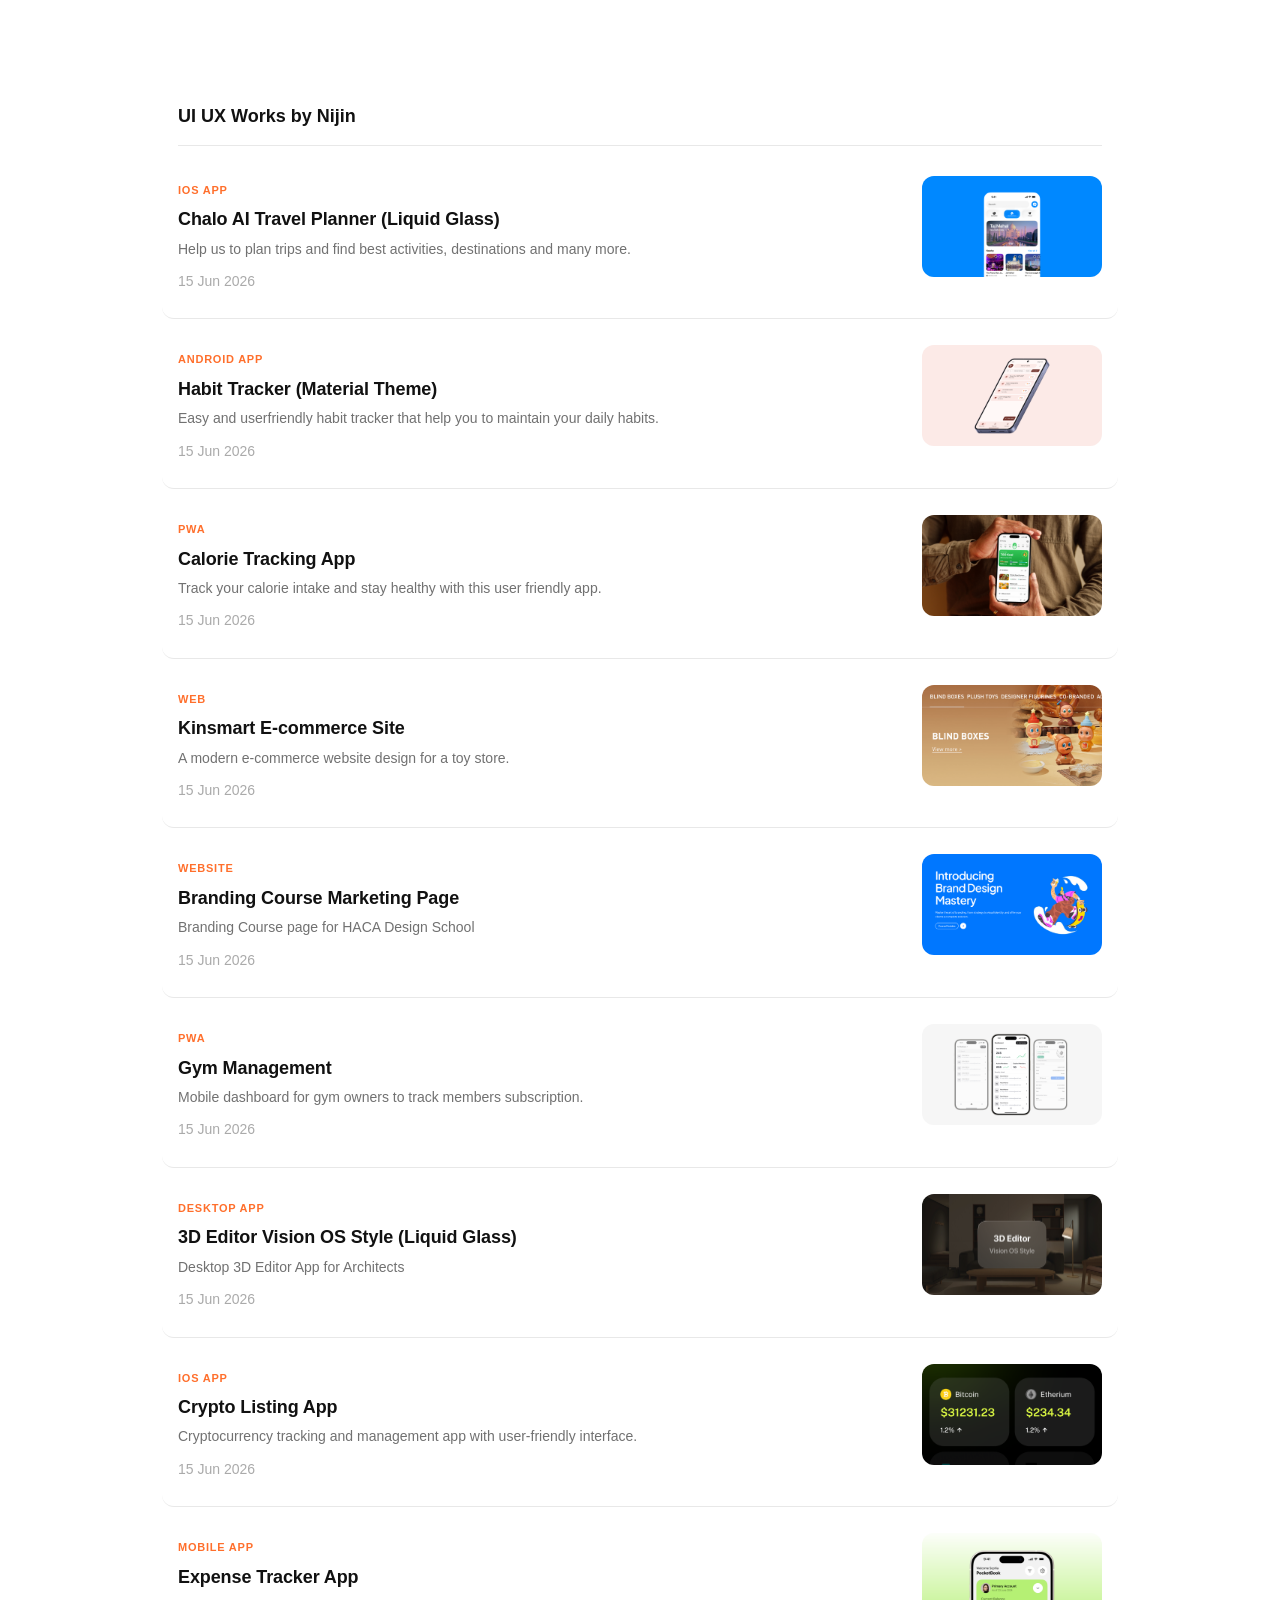
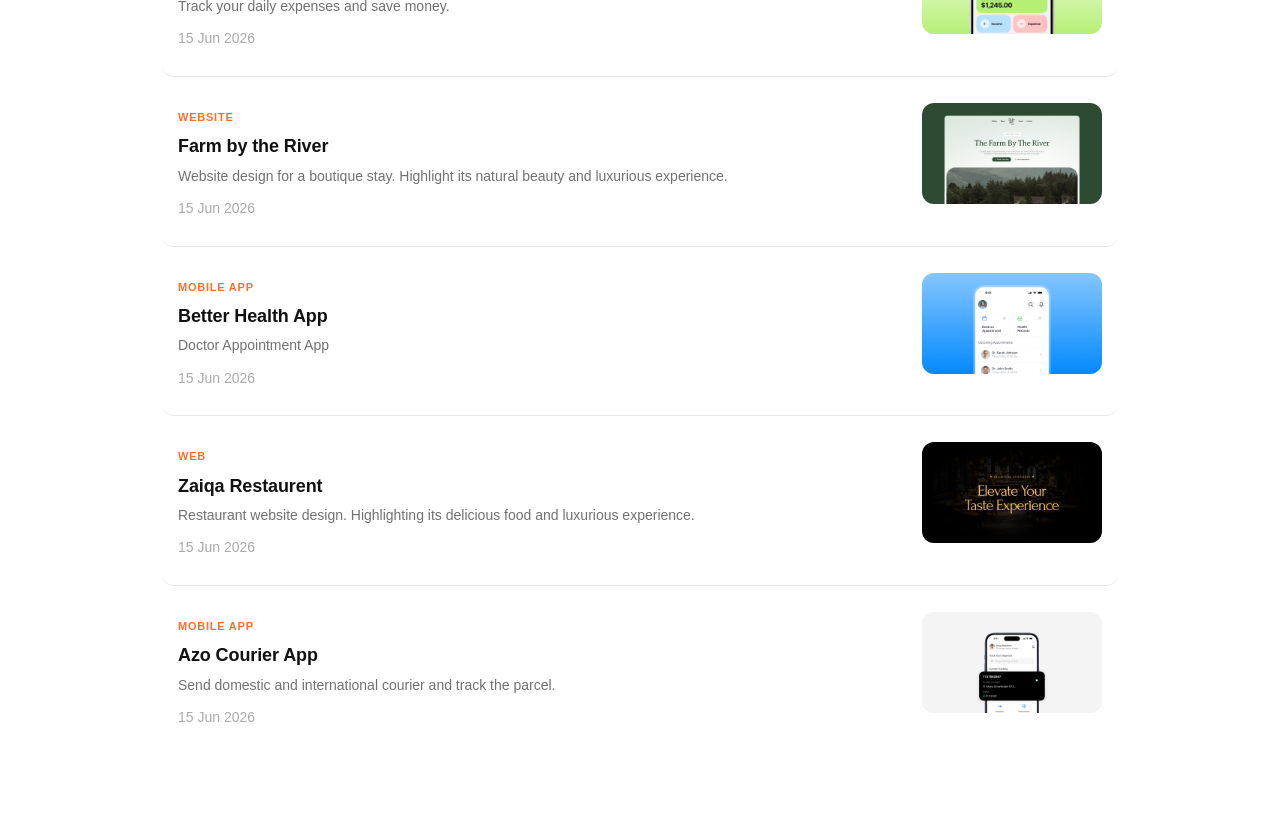
==== links.html @ 0e125500 "june15" ====
<!DOCTYPE html>
<html lang="ml">

<head>
  <meta charset="UTF-8">
  <meta name="viewport" content="width=device-width, initial-scale=1.0, maximum-scale=1.0">
  <meta name="description"
    content="UI UX Works Nijin">
  <title>UI UX Works Nijin</title>
  <link rel="stylesheet" href="style.css">
  <link rel="icon" type="image/png" href="assets/logo.png">
</head>

<body>

  <!-- MAIN CONTENT -->
  <main class="main" id="main">
    <div class="page-wide">

      <!-- PAGE HEADER -->
      <div class="section-title">UI UX Works by Nijin</div>
      <div class="section-divider"></div>

      <!-- LIST CONTAINER -->
      <div class="article-list" id="linksList">
        <!-- Rendered dynamically -->
      </div>
    </div>
  </main>

  <script>
    // ── DATA FOR THE LINKS PAGE ──────────────────────────────────
    // Modify/Add items here. Keep it completely separate from data.js
    const LINKS_DATA = [
      {
        title: "Chalo AI Travel Planner (Liquid Glass)",
        description: "Help us to plan trips and find best activities, destinations and many more.",
        category: "iOS App",
        date: "2026-06-15",
        thumbnail: "temp-asset/chalo.png",
        link: "https://www.figma.com/design/ZEvuTHJKDB98QLdAPY6RRO/Chalo-Travel-Planner?node-id=0-1&t=7otomUpwFeLJ7gm8-1"
      },
      {
        title: "Habit Tracker (Material Theme)",
        description: "Easy and userfriendly habit tracker that help you to maintain your daily habits.",
        category: "Android App",
        date: "2026-06-15",
        thumbnail: "temp-asset/habit-tracker.png",
        link: "https://www.figma.com/design/4sYzfPn2gXbW0plHn91UXY/Habit-Tracker-Archive?node-id=0-1&t=HPm3BBj7Dexg2rdl-1"
      },
      {
        title: "Calorie Tracking App",
        description: "Track your calorie intake and stay healthy with this user friendly app.",
        category: "PWA",
        date: "2026-06-15",
        thumbnail: "temp-asset/health-app.png",
        link: "https://www.figma.com/design/F8BCKC5AfH4J6y4PzJHPzQ/Health-App-Archive?node-id=0-1&t=y6mkOe6VXvk5vmCq-1"
      },
      {
        title: "Kinsmart E-commerce Site",
        description: "A modern e-commerce website design for a toy store.",
        category: "Web",
        date: "2026-06-15",
        thumbnail: "temp-asset/kinsmart.png",
        link: "https://www.figma.com/design/qEjUEGAhUCrusotOlf2uPe/Kinsmart_Frontend?node-id=0-1&t=k5NV91NO1VngJ6zB-1"
      },
      {
        title: "Branding Course Marketing Page",
        description: "Branding Course page for HACA Design School", 
        category: "Website",
        date: "2026-06-15",
        thumbnail: "temp-asset/desing-school.png",
        link: "https://www.figma.com/design/x41sqG3C0e9kEjlD96WBgC/Design-School-Archive?node-id=0-1&t=5u6C97zUgl4C7Ucg-1"
      },
      {
        title: "Gym Management",
        description: "Mobile dashboard for gym owners to track members subscription.",
        category: "PWA",
        date: "2026-06-15",
        thumbnail: "temp-asset/gym.png",
        link: "https://www.figma.com/design/KPO1APBsulyMBJgh4S6g8f/Gym-App?node-id=0-1&t=dUf8qzMtEnlHmOQR-1"
      },
      {
        title: "3D Editor Vision OS Style (Liquid Glass)",
        description: "Desktop 3D Editor App for Architects",
        category: "Desktop App",
        date: "2026-06-15",
        thumbnail: "temp-asset/3d.png",
        link: "https://www.figma.com/design/r9Q7IbN5RUYmwdbZg12ZAV/3d-editors-archive?node-id=0-1&t=gw9qvQvIcCbELAIM-1"
      },
      {
        title: "Crypto Listing App",
        description: "Cryptocurrency tracking and management app with user-friendly interface.",
        category: "iOS App",
        date: "2026-06-15",
        thumbnail: "temp-asset/crypto.png",
        link: "https://www.figma.com/design/GnQBB7aC1AyKvhoSGyYUuW/Crypto-listing?node-id=0-1&t=DsFa6v2N29JUCTxX-1"
      },
      {
        title: "Expense Tracker App",
        description: "Track your daily expenses and save money.",
        category: "Mobile App",
        date: "2026-06-15",
        thumbnail: "temp-asset/expense.png",
        link: "https://www.figma.com/design/2eX1qyLkHG0Fxe92fWLLvW/PocketBook-Archive?node-id=0-1&t=8jav68tZCzWx847H-1"
      },
      {
        title: "Farm by the River ",
        description: "Website design for a boutique stay. Highlight its natural beauty and luxurious experience.",
        category: "Website",
        date: "2026-06-15",
        thumbnail: "temp-asset/farm.png",
        link: "https://www.figma.com/design/LGVyq6rWkC85ZSRIuMNaYW/Farm-by-the-River-Archive?node-id=0-1&t=j3NU04G0JP5MA4ha-1"
      },
      {
        title: "Better Health App",
        description: "Doctor Appointment App",
        category: "Mobile App",
        date: "2026-06-15",
        thumbnail: "temp-asset/better.png",
        link: "https://www.figma.com/design/Rjj7CIDkZ2Ngq6ttg6KMUS/Azo-app-archive?node-id=1-8405&t=0dVzzmKd4L9XDvCx-1"
      },
      {
        title: "Zaiqa Restaurent",
        description: "Restaurant website design. Highlighting its delicious food and luxurious experience.",
        category: "Web",
        date: "2026-06-15",
        thumbnail: "temp-asset/zaiqa.png",
        link: "https://www.figma.com/design/QKs91hmf1adHhr0UpbFYoC/Zaiqa-Restaurent-Archive?node-id=0-1&t=lZV1H0VJe7UbcC8p-1"
      },
      {
        title: "Azo Courier App",
        description: "Send domestic and international courier and track the parcel.",
        category: "Mobile App",
        date: "2026-06-15",
        thumbnail: "temp-asset/track.png",
        link: "https://www.figma.com/design/Rjj7CIDkZ2Ngq6ttg6KMUS/Azo-app-archive?node-id=1-8405&t=0dVzzmKd4L9XDvCx-1"
      }
    ];

    // ── UTILITIES & RENDERING ────────────────────────────────────
    const formatDate = s => s ? new Date(s).toLocaleDateString('en-IN', { year: 'numeric', month: 'short', day: 'numeric' }) : '';
    
    function svgLink(size = 24) {
      return `<svg viewBox="0 0 24 24" fill="none" stroke="currentColor" stroke-width="2.5" stroke-linecap="round" stroke-linejoin="round" width="${size}" height="${size}"><path d="M10 13a5 5 0 0 0 7.54.54l3-3a5 5 0 0 0-7.07-7.07l-1.72 1.71"></path><path d="M14 11a5 5 0 0 0-7.54-.54l-3 3a5 5 0 0 0 7.07 7.07l1.71-1.71"></path></svg>`;
    }

    function renderLinks() {
      const container = document.getElementById('linksList');
      if (!container) return;

      if (!LINKS_DATA.length) {
        container.innerHTML = `<div class="empty-state"><p class="empty-state-text">No links found.</p></div>`;
        return;
      }

      container.innerHTML = LINKS_DATA.map(item => {
        return `
          <a href="${item.link}" target="_blank" rel="noopener" class="article-item">
            <div class="article-info">
              <div class="article-tag-sm">${item.category}</div>
              <div class="article-title">${item.title}</div>
              <div class="article-desc">${item.description}</div>
              <div class="article-date">${formatDate(item.date)}</div>
            </div>
            <div class="article-thumb">
              ${item.thumbnail ? `<img src="${item.thumbnail}" alt="${item.title}" loading="lazy">` : `<div class="thumb-placeholder">${svgLink()}</div>`}
            </div>
          </a>
        `;
      }).join('');
    }

    document.addEventListener('DOMContentLoaded', renderLinks);
  </script>
</body>

</html>
---- style.css ----
/* ============================================================
   DESIGN SCHOOL MALAYALAM — STYLES
   ============================================================ */

@import url('https://fonts.googleapis.com/css2?family=Google+Sans:ital,wght@0,400;0,500;0,700;1,400&family=Google+Sans+Display:wght@400;500;700&family=DM+Mono:wght@400;500&display=swap');

/* ── DARK ── */
:root {
  --accent: #FF6F2C;
  --accent-hover: #e85e1e;
  --bg: #0f0f0f;
  --bg-2: #1a1a1a;
  --bg-3: #242424;
  --bg-4: #303030;
  --border: #2a2a2a;
  --text: #f1f1f1;
  --text-2: #999999;
  --text-3: #777777;
  --banner-bg: linear-gradient(160deg, #1c0e06 0%, #2a1308 55%, #0f0f0f 100%);
  --banner-glow: rgba(255, 111, 44, 0.13);
  --accent-tint: rgba(255, 111, 44, 0.08);
  --font: 'Google Sans', sans-serif;
  --font-display: 'Google Sans Display', 'Google Sans', sans-serif;
  --font-mono: 'DM Mono', monospace;
  --nav-h: 58px;
  --page-w: 960px;
  /* single shared max-width for all sections */
  --read-w: 680px;
  /* article body text width */
  --radius: 16px;
  /* more rounded */
  --radius-sm: 12px;
  --transition: 0.16s ease;
}

/* ── LIGHT ── */
@media (prefers-color-scheme: light) {
  :root {
    --bg: #ffffff;
    --bg-2: #ffffff;
    --bg-3: #f2f2f2;
    --bg-4: #e6e6e6;
    --border: #e8e8e8;
    --text: #111111;
    --text-2: #717171;
    --text-3: #aaaaaa;
    --accent-tint: rgba(255, 111, 44, 0.05);
    --banner-bg: linear-gradient(160deg, #fff4ef 0%, #ffe6d8 55%, #fafafa 100%);
    --banner-glow: rgba(255, 111, 44, 0.07);
  }
}


*,
*::before,
*::after {
  box-sizing: border-box;
  margin: 0;
  padding: 0;
}

html {
  scroll-behavior: smooth;
}

body {
  font-family: var(--font);
  background: var(--bg);
  color: var(--text);
  font-size: 16px;
  line-height: 1.6;
  min-height: 100vh;
  -webkit-font-smoothing: antialiased;
  transition: background 0.25s, color 0.25s;
}

a {
  color: inherit;
  text-decoration: none;
}

img {
  display: block;
  max-width: 100%;
}

button {
  cursor: pointer;
  font-family: var(--font);
}

ul,
ol {
  list-style: none;
}

::-webkit-scrollbar {
  width: 5px;
}

::-webkit-scrollbar-track {
  background: transparent;
}

::-webkit-scrollbar-thumb {
  background: var(--bg-4);
  border-radius: 99px;
}

/* ============================================================
   NAV
   ============================================================ */

.nav {
  position: fixed;
  top: 0;
  left: 0;
  right: 0;
  height: var(--nav-h);
  background: var(--bg);
  border-bottom: 1px solid var(--border);
  z-index: 100;
  display: flex;
  align-items: center;
  justify-content: space-between;
  padding: 0 24px;
  gap: 16px;
}

.nav-logo {
  display: flex;
  align-items: center;
  gap: 10px;
  cursor: pointer;
  flex-shrink: 0;
}

.nav-logo-img {
  width: 30px;
  height: 30px;
  border-radius: 50%;
  object-fit: cover;
  background: var(--accent);
}

.nav-logo-text {
  font-size: 15px;
  font-weight: 700;
  white-space: nowrap;
}

.nav-links {
  display: flex;
  align-items: center;
  gap: 2px;
  overflow-x: auto;
  scrollbar-width: none;
  flex: 1;
  justify-content: center;
}

.nav-links::-webkit-scrollbar {
  display: none;
}

.nav-link {
  padding: 6px 12px;
  font-size: 14px;
  font-weight: 500;
  color: var(--text-2);
  border-radius: 8px;
  background: none;
  border: none;
  cursor: pointer;
  white-space: nowrap;
  transition: color var(--transition), background var(--transition);
}

@media (hover: hover) {
  .nav-link:hover {
    color: var(--text);
    background: var(--bg-3);
  }
}

.nav-link.active {
  color: var(--text);
  font-weight: 600;
}

.btn-yt {
  display: flex;
  align-items: center;
  gap: 6px;
  padding: 8px 16px;
  background: var(--accent);
  color: #fff;
  border: none;
  border-radius: 20px;
  font-size: 13px;
  font-weight: 700;
  transition: background var(--transition), transform var(--transition);
  white-space: nowrap;
  flex-shrink: 0;
}

@media (hover: hover) {
  .btn-yt:hover {
    background: var(--accent-hover);
    transform: translateY(-1px);
  }
}

.btn-yt svg {
  width: 14px;
  height: 14px;
  flex-shrink: 0;
}

/* ============================================================
   MAIN
   ============================================================ */

.main {
  margin-top: var(--nav-h);
  min-height: calc(100vh - var(--nav-h));
}

/* single centered column used everywhere */
.page-wide {
  max-width: var(--page-w);
  margin: 0 auto;
  padding: 0 18px 64px;
}

/* ============================================================
   CHANNEL BANNER
   ============================================================ */

.channel-banner {
  background: var(--bg);
  border-bottom: 1px solid var(--border);
  padding: 52px 24px 44px;
  position: relative;
  overflow: hidden;
}

.channel-banner::before {
  content: '';
  position: absolute;
  inset: 0;
  /* background: radial-gradient(ellipse at 15% 60%, var(--banner-glow) 0%, transparent 60%); */
  pointer-events: none;
}

.channel-inner {
  max-width: var(--page-w);
  margin: auto;
  display: flex;
  align-items: center;
  gap: 28px;
  position: relative;
  padding: 0 18px;
}

.channel-avatar {
  width: 90px;
  height: 90px;
  border-radius: 50%;
  object-fit: cover;
  border: 3px solid var(--accent);
  flex-shrink: 0;
  background: var(--accent);
}

.channel-info {
  flex: 1;
}

.channel-name {
  font-family: var(--font-display);
  font-size: 26px;
  font-weight: 700;
  margin-bottom: 6px;
  letter-spacing: -0.3px;
}

.channel-sub {
  font-size: 16px;
  font-weight: 500;
  color: var(--text-2);
  margin-bottom: 14px;
  line-height: 1.55;
}

.channel-meta {
  display: flex;
  align-items: center;
  gap: 20px;
  flex-wrap: wrap;
  margin-bottom: 20px;
}

.channel-stat {
  font-size: 13px;
  color: var(--text-3);
}

.channel-stat strong {
  color: var(--text);
}

.channel-actions {
  display: flex;
  align-items: center;
  gap: 10px;
  flex-wrap: wrap;
}

.btn-subscribe {
  display: inline-flex;
  align-items: center;
  gap: 7px;
  padding: 10px 22px;
  background: #FF0000;
  color: #fff;
  border-radius: 22px;
  font-size: 14px;
  font-weight: 700;
  transition: opacity 0.18s, transform 0.18s;
}

@media (hover: hover) {
  .btn-subscribe:hover {
    opacity: 0.85;
    transform: translateY(-1px);
  }
}

.btn-visit-channel {
  display: inline-flex;
  align-items: center;
  padding: 10px 22px;
  background: transparent;
  color: var(--text);
  border: 1px solid var(--border);
  border-radius: 22px;
  font-size: 14px;
  font-weight: 600;
  transition: background 0.18s, border-color 0.18s;
}

@media (hover: hover) {
  .btn-visit-channel:hover {
    background: var(--bg-3);
    border-color: var(--text-3);
  }
}

/* ============================================================
   SECTION LABELS
   ============================================================ */

.section-title {
  font-size: 18px;
  font-weight: 600;
  color: var(--text);
  padding-top: 44px;
  padding-bottom: 14px;
}

.section-title-article {
  font-size: 12px;
  font-weight: 700;
  text-transform: uppercase;
  letter-spacing: 0.1em;
  color: var(--text-3);
  padding-top: 44px;
  padding-bottom: 14px;
}

.section-divider {
  height: 1px;
  background: var(--border);
  margin-bottom: 4px;
}

/* ============================================================
   CATEGORY GRID
   ============================================================ */

.category-grid {
  display: grid;
  grid-template-columns: repeat(3, 1fr);
  gap: 12px;
}

.category-card {
  background: var(--bg-2);
  border: 1px solid var(--border);
  border-radius: var(--radius);
  padding: 22px 20px;
  cursor: pointer;
  transition: border-color var(--transition), transform var(--transition), background var(--transition);
}

@media (hover: hover) {
  .category-card:hover {
    border-color: var(--accent);
    background: var(--accent-tint);
    transform: translateY(-2px);
  }
}

.category-title {
  font-size: 16px;
  font-weight: 700;
  margin-bottom: 6px;
}

.category-desc {
  font-size: 14px;
  font-weight: 500;
  color: var(--text-2);
  line-height: 1.5;
}

.category-count {
  font-size: 12px;
  color: var(--accent);
  font-weight: 600;
  margin-top: 12px;
}

/* ============================================================
   SUBCATEGORY GRID
   ============================================================ */

.sub-grid {
  display: grid;
  grid-template-columns: repeat(auto-fill, minmax(190px, 1fr));
  gap: 10px;
  padding-bottom: 8px;
}

.sub-card {
  background: var(--bg-2);
  border: 1px solid var(--border);
  border-radius: var(--radius-sm);
  padding: 18px;
  cursor: pointer;
  transition: border-color var(--transition), background var(--transition);
}

@media (hover: hover) {
  .sub-card:hover {
    border-color: var(--accent);
    background: var(--accent-tint);
  }
}

.sub-card-title {
  font-size: 16px;
  font-weight: 600;
  margin-bottom: 5px;
}

.sub-card-desc {
  font-size: 14px;
  font-weight: 500;
  color: var(--text-2);
  line-height: 1.5;
}

/* ============================================================
   BREADCRUMB
   ============================================================ */

.breadcrumb {
  display: flex;
  align-items: center;
  gap: 6px;
  font-size: 14px;
  font-weight: 500;
  color: var(--text-3);
  white-space: nowrap;
  overflow: hidden;
  padding-top: 28px;
  padding-bottom: 4px;
}

.breadcrumb>span {
  color: var(--text-3);
  flex-shrink: 0;
}

.breadcrumb a {
  cursor: pointer;
  flex-shrink: 0;
  overflow: hidden;
  text-overflow: ellipsis;
  transition: color var(--transition);
}

@media (hover: hover) {
  .breadcrumb a:hover {
    color: var(--accent);
  }
}

.breadcrumb-current {
  overflow: hidden;
  text-overflow: ellipsis;
  min-width: 0;
}

/* ============================================================
   ARTICLE LIST — Medium style
   ============================================================ */

.article-list {
  display: flex;
  flex-direction: column;
}

.article-item {
  display: flex;
  gap: 24px;
  padding: 26px 16px;
  margin: 0 -16px;
  border-radius: var(--radius-sm);
  border-bottom: 1px solid var(--border);
  cursor: pointer;
  align-items: flex-start;
  transition: background var(--transition);
}

@media (hover: hover) {
  .article-item:hover {
    background: var(--bg-3);
  }
}

.article-item:last-child {
  border-bottom: none;
}

.article-info {
  flex: 1;
  min-width: 0;
}

.article-tag-sm {
  display: inline-block;
  font-size: 11px;
  font-weight: 700;
  text-transform: uppercase;
  letter-spacing: 0.07em;
  color: var(--accent);
  margin-bottom: 8px;
}

.article-title {
  font-family: var(--font-display);
  font-size: 18px;
  font-weight: 700;
  line-height: 1.35;
  letter-spacing: -0.1px;
  margin-bottom: 6px;
}

.article-desc {
  font-size: 14px;
  font-weight: 500;
  color: var(--text-2);
  line-height: 1.6;
  display: -webkit-box;
  -webkit-line-clamp: 2;
  -webkit-box-orient: vertical;
  overflow: hidden;
  margin-bottom: 10px;
}

.article-date {
  font-size: 14px;
  font-weight: 500;
  color: var(--text-3);
}

.article-thumb {
  width: 180px;
  height: 101px;
  border-radius: var(--radius-sm);
  overflow: hidden;
  flex-shrink: 0;
  background: var(--bg-3);
}

.article-thumb img {
  width: 100%;
  height: 100%;
  object-fit: cover;
}

.thumb-placeholder {
  width: 100%;
  height: 100%;
  display: flex;
  align-items: center;
  justify-content: center;
  background: var(--bg-3);
  color: var(--text-3);
  font-size: 20px;
}

/* ============================================================
   ARTICLE PAGE
   ============================================================ */

.article-shell {
  max-width: var(--page-w);
  margin: 0 auto;
  padding: 0 24px 80px;
}

.article-reading {
  max-width: var(--page-w);
}

.article-header {
  margin-bottom: 28px;
  margin-top: 8px;
}

.article-tag {
  display: inline-block;
  font-size: 11px;
  font-weight: 700;
  text-transform: uppercase;
  letter-spacing: 0.08em;
  color: var(--accent);
  margin-bottom: 14px;
}

.article-header h1 {
  font-family: var(--font-display);
  font-size: 34px;
  font-weight: 700;
  line-height: 1.22;
  letter-spacing: -0.5px;
  margin-bottom: 14px;
}

.article-meta-row {
  display: flex;
  align-items: center;
  gap: 14px;
  padding-bottom: 22px;
  border-bottom: 1px solid var(--border);
}

.article-date-meta {
  font-size: 13px;
  color: var(--text-3);
}

/* Reading body */
.article-body {
  padding-top: 28px;
}

.article-body h2 {
  font-family: var(--font-display);
  font-size: 22px;
  font-weight: 700;
  margin: 36px 0 12px;
  letter-spacing: -0.2px;
  line-height: 1.28;
}

.article-body h3 {
  font-size: 18px;
  font-weight: 600;
  margin: 28px 0 10px;
}

.article-body p {
  font-size: 17px;
  color: var(--text-2);
  line-height: 1.85;
  margin-bottom: 20px;
}

.article-body ul,
.article-body ol {
  padding-left: 22px;
  margin-bottom: 20px;
}

.article-body ul {
  list-style: disc;
}

.article-body ol {
  list-style: decimal;
}

.article-body li {
  font-size: 17px;
  color: var(--text-2);
  line-height: 1.75;
  margin-bottom: 6px;
}

.article-body strong {
  color: var(--text);
  font-weight: 600;
}

.article-body code {
  font-family: var(--font-mono);
  background: var(--bg-3);
  padding: 2px 7px;
  border-radius: 6px;
  font-size: 14px;
  color: var(--accent);
}

/* YouTube embed */
.yt-embed-section {
  margin-top: 22px;
}

.yt-embed-label {
  font-size: 12px;
  font-weight: 700;
  text-transform: uppercase;
  letter-spacing: 0.07em;
  color: var(--text-3);
  margin-bottom: 12px;
  display: flex;
  align-items: center;
  gap: 8px;
}


.yt-embed-wrapper {
  position: relative;
  padding-bottom: 56.25%;
  height: 0;
  border-radius: var(--radius);
  overflow: hidden;
  background: #000;
}

.yt-embed-wrapper iframe {
  position: absolute;
  top: 0;
  left: 0;
  width: 100%;
  height: 100%;
  border: none;
}

/* ============================================================
   TRAINING CARD
   ============================================================ */

.training-inline {
  margin-top: 48px;
}

.training-card {
  background: var(--bg-2);
  border: 1px solid var(--border);
  border-radius: var(--radius);
  padding: 28px 28px 28px;
}

.training-card-badge {
  display: inline-block;
  background: rgba(255, 111, 44, 0.12);
  color: var(--accent);
  font-size: 10px;
  font-weight: 700;
  text-transform: uppercase;
  letter-spacing: 0.09em;
  padding: 3px 9px;
  border-radius: 6px;
  margin-bottom: 12px;
}

.training-card-inner {
  display: flex;
  align-items: flex-end;
  gap: 28px;
}

.training-card-text {
  flex: 1;
}

.training-card h3 {
  font-size: 18px;
  font-weight: 700;
  margin-bottom: 8px;
}

.training-card p {
  font-size: 16px;
  color: var(--text-2);
  line-height: 1.6;
  margin-bottom: 14px;
}

.training-features {
  display: flex;
  flex-direction: column;
  gap: 6px;
}

.training-feature {
  display: flex;
  align-items: center;
  gap: 8px;
  font-size: 16px;
  color: var(--text-2);
}

.training-feature::before {
  content: '✓';
  color: var(--accent);
  font-weight: 700;
}

.training-card-action {
  flex-shrink: 0;
  display: flex;
  flex-direction: column;
  gap: 8px;
  min-width: 190px;
}

.btn-wa {
  display: flex;
  align-items: center;
  justify-content: center;
  gap: 8px;
  padding: 12px 20px;
  background: #25D366;
  color: #fff;
  border: none;
  border-radius: var(--radius-sm);
  font-size: 14px;
  font-weight: 700;
  cursor: pointer;
  transition: opacity var(--transition);
  white-space: nowrap;
  width: 100%;
}

@media (hover: hover) {
  .btn-wa:hover {
    opacity: 0.88;
  }
}

.training-form {
  display: flex;
  flex-direction: column;
  gap: 8px;
}

.training-form input,
.training-form textarea {
  background: var(--bg-3);
  border: 1px solid var(--border);
  border-radius: 10px;
  padding: 10px 13px;
  font-size: 13px;
  color: var(--text);
  font-family: var(--font);
  outline: none;
  transition: border-color var(--transition);
  width: 100%;
  resize: none;
}

.training-form input:focus,
.training-form textarea:focus {
  border-color: var(--accent);
}

.training-form input::placeholder,
.training-form textarea::placeholder {
  color: var(--text-3);
}

.btn-submit {
  width: 100%;
  padding: 11px;
  background: var(--accent);
  color: #fff;
  border: none;
  border-radius: 10px;
  font-size: 13px;
  font-weight: 700;
  cursor: pointer;
  transition: background var(--transition);
}

@media (hover: hover) {
  .btn-submit:hover {
    background: var(--accent-hover);
  }
}

/* ============================================================
   EMPTY
   ============================================================ */

.empty-state {
  display: flex;
  flex-direction: column;
  align-items: center;
  justify-content: center;
  text-align: center;
  padding: 64px 20px;
  animation: emptyFadeIn 0.4s ease;
}

.empty-state-lottie {
  width: 240px;
  height: 240px;
  margin-bottom: 16px;
}

.empty-state-text {
  font-size: 16px;
  font-weight: 500;
  color: var(--text-2);
}

@keyframes emptyFadeIn {
  from {
    opacity: 0;
    transform: translateY(8px);
  }

  to {
    opacity: 1;
    transform: translateY(0);
  }
}

/* ============================================================
   ARTICLE MEDIA & INLINE IMAGES
   ============================================================ */

.article-hero-image {
  margin: 16px 0 32px 0;
  width: 100%;
  border-radius: var(--radius);
  overflow: hidden;
  border: 1px solid var(--border);
  aspect-ratio: 16 / 9;
  background: var(--bg-3);
  box-shadow: 0 8px 24px rgba(0, 0, 0, 0.12);
}

.article-hero-image img {
  width: 100%;
  height: 100%;
  object-fit: cover;
}

.article-body img {
  display: block;
  max-width: 100%;
  height: auto;
  border-radius: var(--radius-sm);
  margin: 32px auto;
  border: 1px solid var(--border);
  box-shadow: 0 4px 16px rgba(0, 0, 0, 0.06);
}

.article-image-figure {
  margin: 36px 0;
  text-align: center;
}

.article-image-figure img {
  margin: 0 auto 12px;
}

.article-image-figure figcaption {
  font-size: 14px;
  color: var(--text-3);
  font-style: italic;
  line-height: 1.5;
}

.thumb-placeholder svg {
  stroke: var(--text-3);
  opacity: 0.6;
}

/* ============================================================
   RESPONSIVE
   ============================================================ */

@media (max-width: 820px) {
  .nav-links {
    display: none;
  }

  .channel-inner {
    flex-direction: column;
    text-align: center;
    align-items: center;
  }

  .channel-meta {
    justify-content: center;
  }

  .channel-actions {
    justify-content: center;
  }

  .channel-name {
    font-size: 21px;
  }

  .category-grid {
    grid-template-columns: 1fr 1fr;
  }

  .article-reading {
    max-width: 100%;
  }

  .training-card-inner {
    flex-direction: column;
  }

  .training-card-action {
    min-width: unset;
    width: 100%;
  }
}

@media (max-width: 560px) {

  .page-wide,
  .article-shell {
    padding-left: 16px;
    padding-right: 16px;
  }

  .channel-banner {
    padding: 36px 16px 30px;
  }

  .category-grid {
    grid-template-columns: 1fr;
    gap: 8px;
  }

  .sub-grid {
    grid-template-columns: 1fr 1fr;
  }

  .article-item {
    padding: 16px 0;
    margin: 0;
    border-radius: 0;
    gap: 16px;
  }

  .article-thumb {
    width: 160px;
    height: 90px;
    border-radius: var(--radius-sm);
    overflow: hidden;
    flex-shrink: 0;
  }

  .article-title {
    font-size: 16px;
  }

  .article-desc {
    display: none;
  }

  .article-header h1 {
    font-size: 26px;
  }

  .article-body p,
  .article-body li {
    font-size: 16px;
  }
}

@media (max-width: 360px) {
  .sub-grid {
    grid-template-columns: 1fr;
  }
}
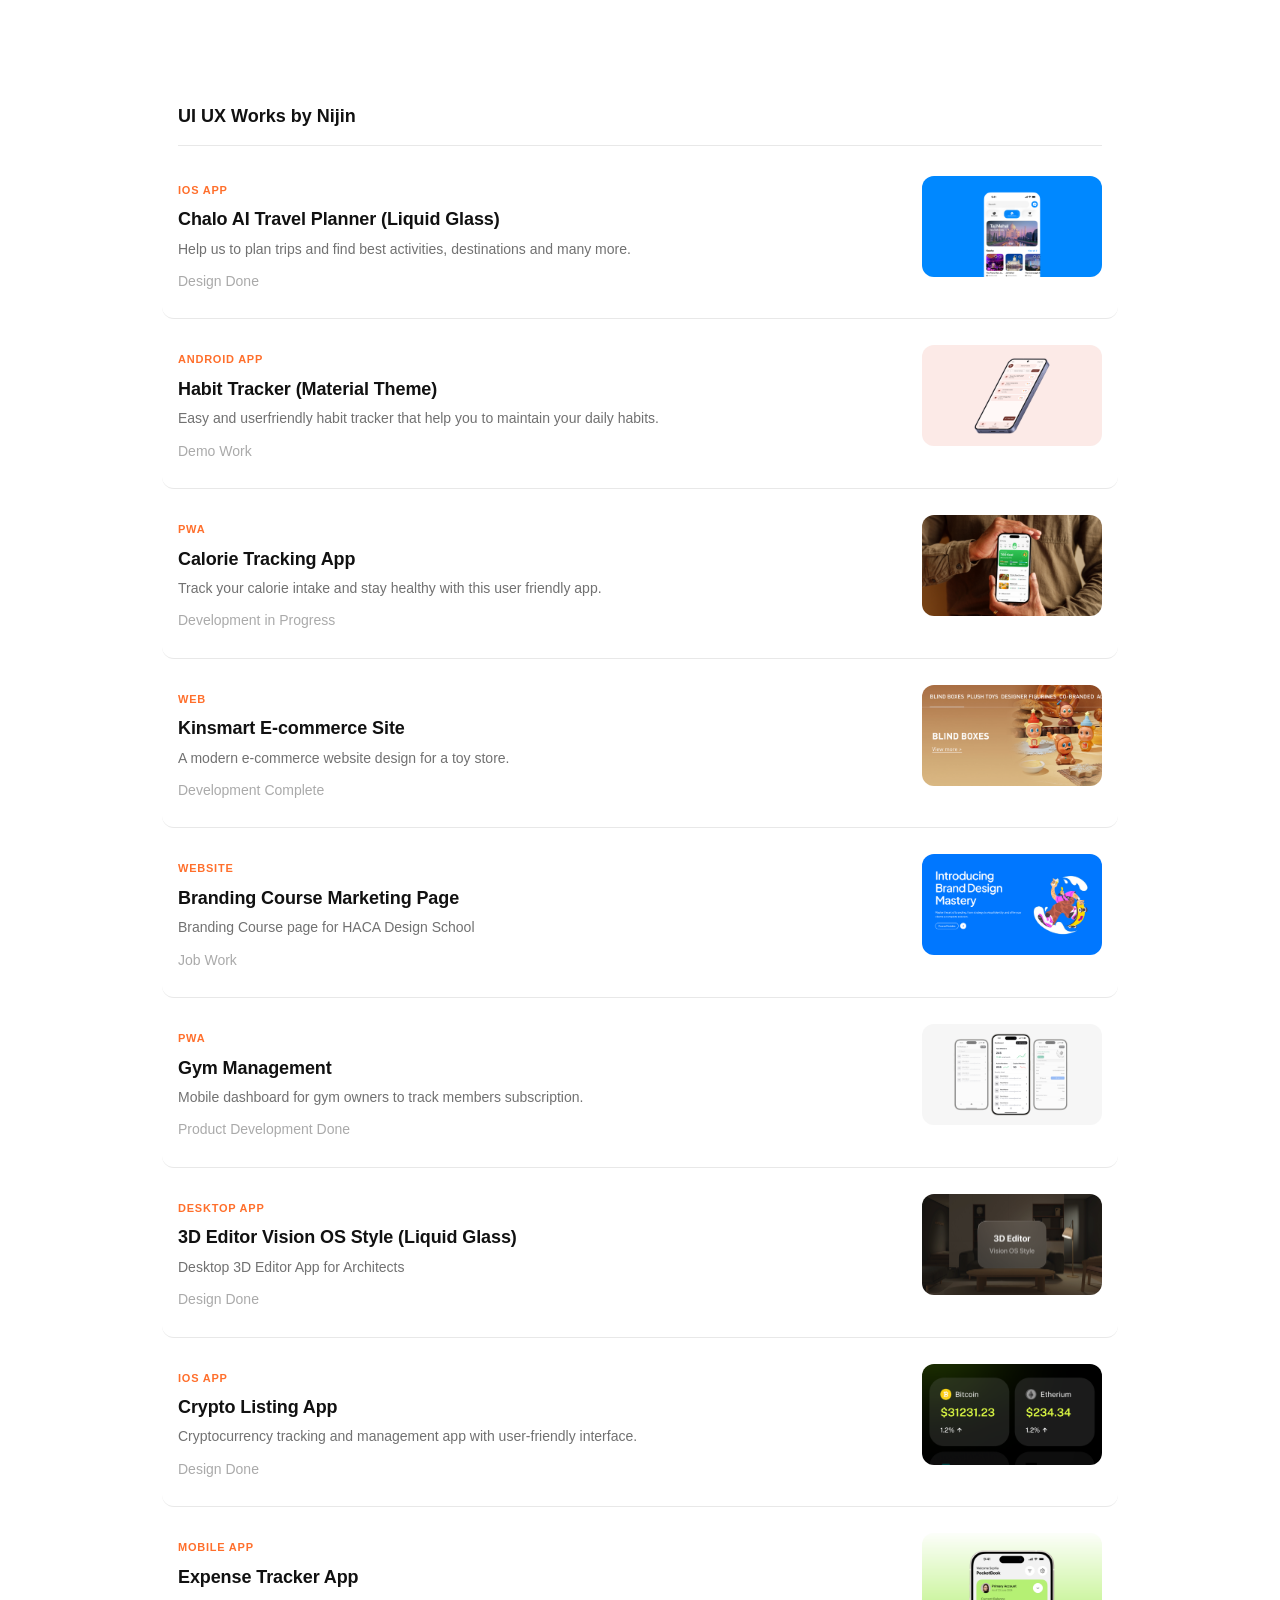
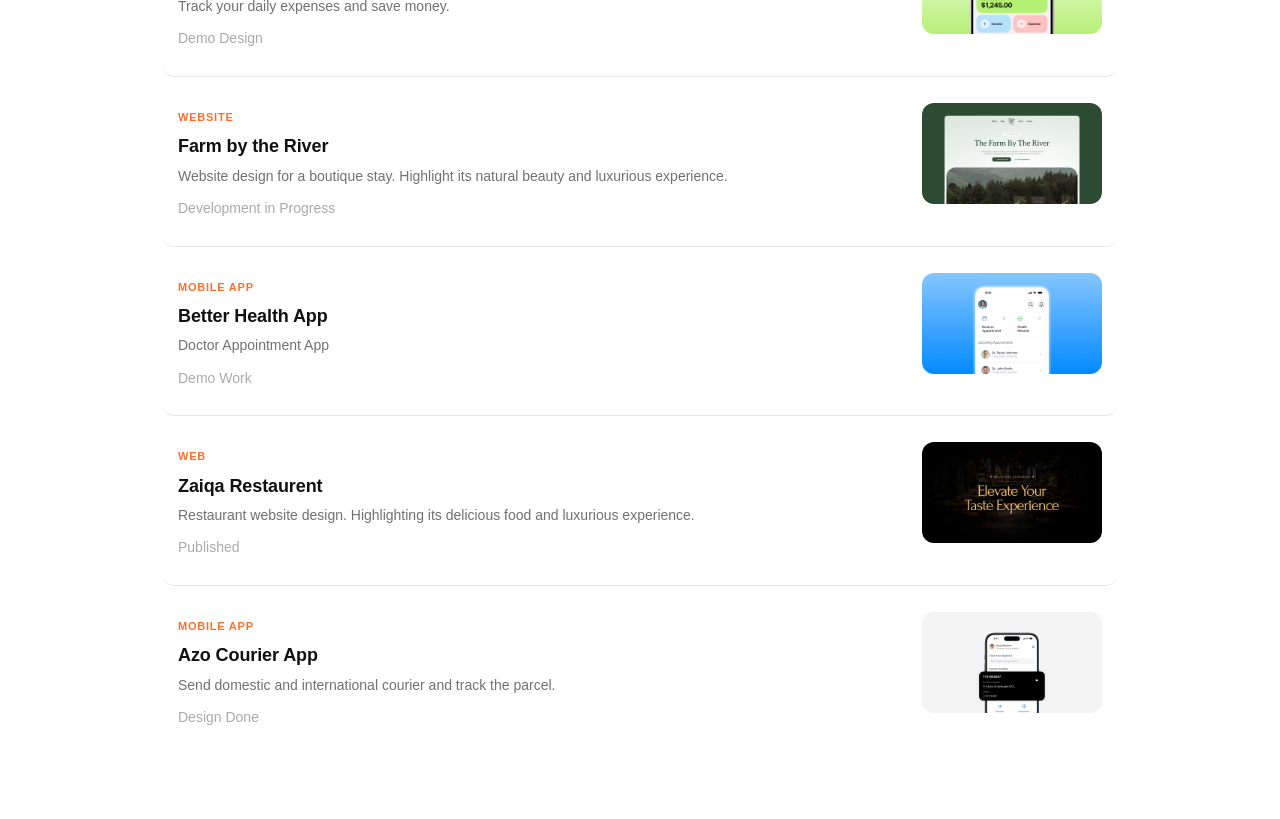
==== commit abc2a41d: "june15" ====
--- a/links.html
+++ b/links.html
@@ -36,7 +36,7 @@
         title: "Chalo AI Travel Planner (Liquid Glass)",
         description: "Help us to plan trips and find best activities, destinations and many more.",
         category: "iOS App",
-        date: "2026-06-15",
+        date: "Design Done",
         thumbnail: "temp-asset/chalo.png",
         link: "https://www.figma.com/design/ZEvuTHJKDB98QLdAPY6RRO/Chalo-Travel-Planner?node-id=0-1&t=7otomUpwFeLJ7gm8-1"
       },
@@ -44,7 +44,7 @@
         title: "Habit Tracker (Material Theme)",
         description: "Easy and userfriendly habit tracker that help you to maintain your daily habits.",
         category: "Android App",
-        date: "2026-06-15",
+        date: "Demo Work",
         thumbnail: "temp-asset/habit-tracker.png",
         link: "https://www.figma.com/design/4sYzfPn2gXbW0plHn91UXY/Habit-Tracker-Archive?node-id=0-1&t=HPm3BBj7Dexg2rdl-1"
       },
@@ -52,7 +52,7 @@
         title: "Calorie Tracking App",
         description: "Track your calorie intake and stay healthy with this user friendly app.",
         category: "PWA",
-        date: "2026-06-15",
+        date: "Development in Progress",
         thumbnail: "temp-asset/health-app.png",
         link: "https://www.figma.com/design/F8BCKC5AfH4J6y4PzJHPzQ/Health-App-Archive?node-id=0-1&t=y6mkOe6VXvk5vmCq-1"
       },
@@ -60,7 +60,7 @@
         title: "Kinsmart E-commerce Site",
         description: "A modern e-commerce website design for a toy store.",
         category: "Web",
-        date: "2026-06-15",
+        date: "Development Complete",
         thumbnail: "temp-asset/kinsmart.png",
         link: "https://www.figma.com/design/qEjUEGAhUCrusotOlf2uPe/Kinsmart_Frontend?node-id=0-1&t=k5NV91NO1VngJ6zB-1"
       },
@@ -68,7 +68,7 @@
         title: "Branding Course Marketing Page",
         description: "Branding Course page for HACA Design School", 
         category: "Website",
-        date: "2026-06-15",
+        date: "Job Work",
         thumbnail: "temp-asset/desing-school.png",
         link: "https://www.figma.com/design/x41sqG3C0e9kEjlD96WBgC/Design-School-Archive?node-id=0-1&t=5u6C97zUgl4C7Ucg-1"
       },
@@ -76,7 +76,7 @@
         title: "Gym Management",
         description: "Mobile dashboard for gym owners to track members subscription.",
         category: "PWA",
-        date: "2026-06-15",
+        date: "Product Development Done",
         thumbnail: "temp-asset/gym.png",
         link: "https://www.figma.com/design/KPO1APBsulyMBJgh4S6g8f/Gym-App?node-id=0-1&t=dUf8qzMtEnlHmOQR-1"
       },
@@ -84,7 +84,7 @@
         title: "3D Editor Vision OS Style (Liquid Glass)",
         description: "Desktop 3D Editor App for Architects",
         category: "Desktop App",
-        date: "2026-06-15",
+        date: "Design Done",
         thumbnail: "temp-asset/3d.png",
         link: "https://www.figma.com/design/r9Q7IbN5RUYmwdbZg12ZAV/3d-editors-archive?node-id=0-1&t=gw9qvQvIcCbELAIM-1"
       },
@@ -92,7 +92,7 @@
         title: "Crypto Listing App",
         description: "Cryptocurrency tracking and management app with user-friendly interface.",
         category: "iOS App",
-        date: "2026-06-15",
+        date: "Design Done",
         thumbnail: "temp-asset/crypto.png",
         link: "https://www.figma.com/design/GnQBB7aC1AyKvhoSGyYUuW/Crypto-listing?node-id=0-1&t=DsFa6v2N29JUCTxX-1"
       },
@@ -100,7 +100,7 @@
         title: "Expense Tracker App",
         description: "Track your daily expenses and save money.",
         category: "Mobile App",
-        date: "2026-06-15",
+        date: "Demo Design",
         thumbnail: "temp-asset/expense.png",
         link: "https://www.figma.com/design/2eX1qyLkHG0Fxe92fWLLvW/PocketBook-Archive?node-id=0-1&t=8jav68tZCzWx847H-1"
       },
@@ -108,7 +108,7 @@
         title: "Farm by the River ",
         description: "Website design for a boutique stay. Highlight its natural beauty and luxurious experience.",
         category: "Website",
-        date: "2026-06-15",
+        date: "Development in Progress",
         thumbnail: "temp-asset/farm.png",
         link: "https://www.figma.com/design/LGVyq6rWkC85ZSRIuMNaYW/Farm-by-the-River-Archive?node-id=0-1&t=j3NU04G0JP5MA4ha-1"
       },
@@ -116,7 +116,7 @@
         title: "Better Health App",
         description: "Doctor Appointment App",
         category: "Mobile App",
-        date: "2026-06-15",
+        date: "Demo Work",
         thumbnail: "temp-asset/better.png",
         link: "https://www.figma.com/design/Rjj7CIDkZ2Ngq6ttg6KMUS/Azo-app-archive?node-id=1-8405&t=0dVzzmKd4L9XDvCx-1"
       },
@@ -124,7 +124,7 @@
         title: "Zaiqa Restaurent",
         description: "Restaurant website design. Highlighting its delicious food and luxurious experience.",
         category: "Web",
-        date: "2026-06-15",
+        date: "Published",
         thumbnail: "temp-asset/zaiqa.png",
         link: "https://www.figma.com/design/QKs91hmf1adHhr0UpbFYoC/Zaiqa-Restaurent-Archive?node-id=0-1&t=lZV1H0VJe7UbcC8p-1"
       },
@@ -132,7 +132,7 @@
         title: "Azo Courier App",
         description: "Send domestic and international courier and track the parcel.",
         category: "Mobile App",
-        date: "2026-06-15",
+        date: "Design Done",
         thumbnail: "temp-asset/track.png",
         link: "https://www.figma.com/design/Rjj7CIDkZ2Ngq6ttg6KMUS/Azo-app-archive?node-id=1-8405&t=0dVzzmKd4L9XDvCx-1"
       }
@@ -161,7 +161,7 @@
               <div class="article-tag-sm">${item.category}</div>
               <div class="article-title">${item.title}</div>
               <div class="article-desc">${item.description}</div>
-              <div class="article-date">${formatDate(item.date)}</div>
+              <div class="article-date">${(item.date)}</div>
             </div>
             <div class="article-thumb">
               ${item.thumbnail ? `<img src="${item.thumbnail}" alt="${item.title}" loading="lazy">` : `<div class="thumb-placeholder">${svgLink()}</div>`}
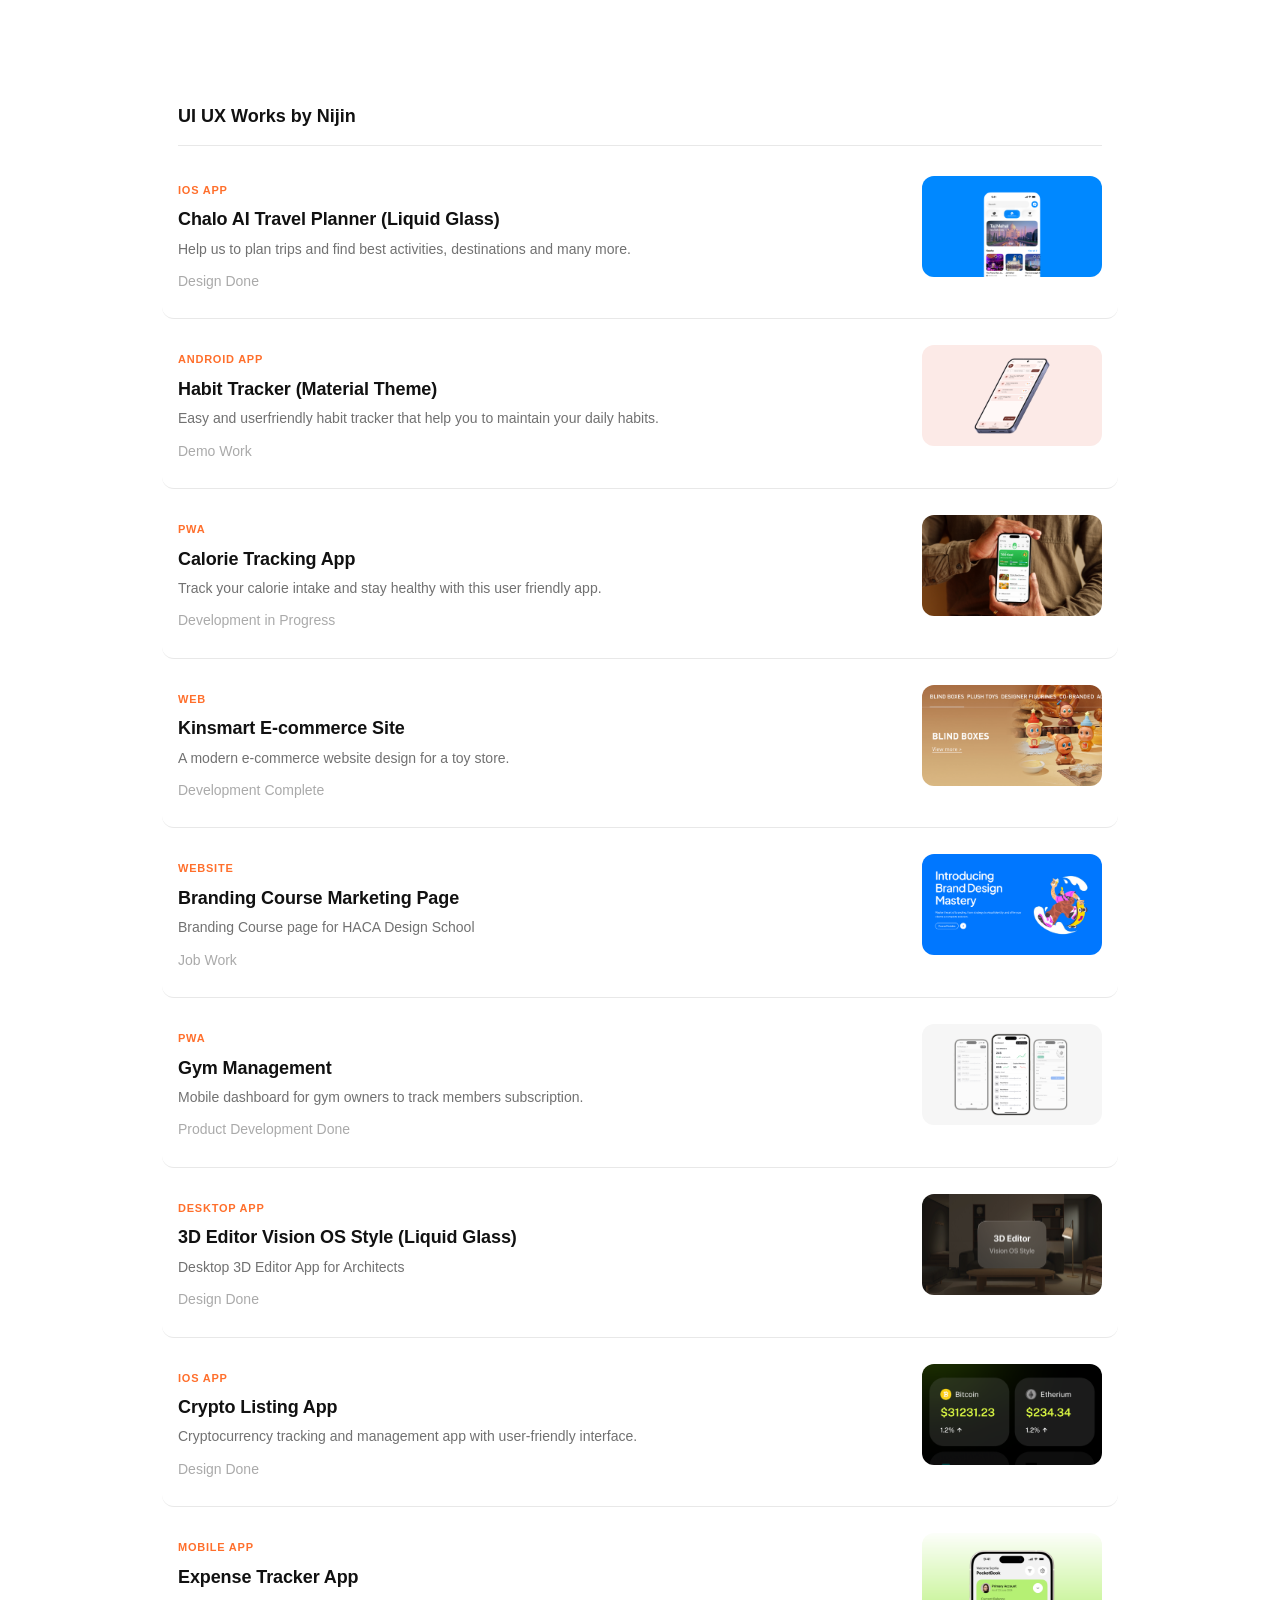
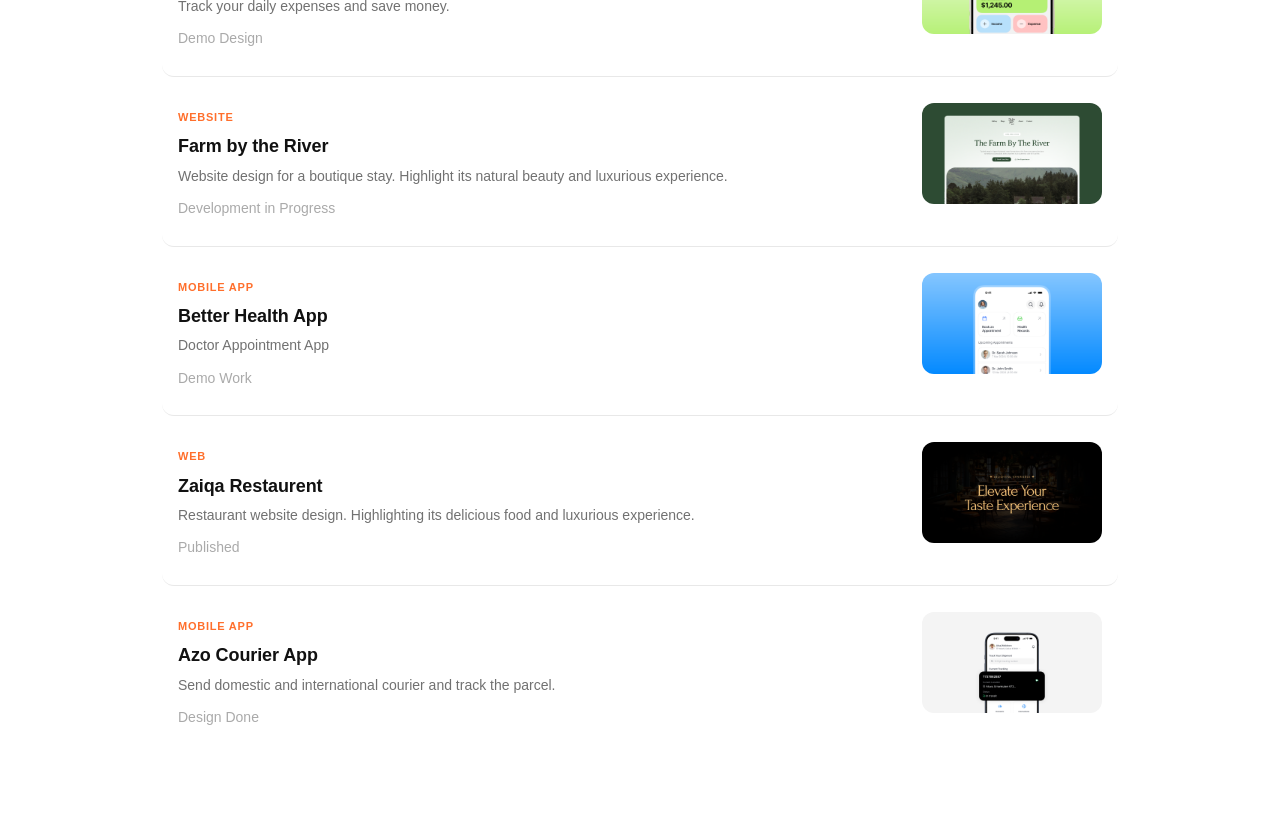
==== commit 6bdf326d: "june17" ====
--- a/links.html
+++ b/links.html
@@ -18,8 +18,8 @@
     <div class="page-wide">
 
       <!-- PAGE HEADER -->
-      <div class="section-title">UI UX Works by Nijin</div>
-      <div class="section-divider"></div>
+      <div class="section-title stagger-item" style="--stagger: 0">UI UX Works by Nijin</div>
+      <div class="section-divider stagger-item" style="--stagger: 1"></div>
 
       <!-- LIST CONTAINER -->
       <div class="article-list" id="linksList">
@@ -145,6 +145,28 @@
       return `<svg viewBox="0 0 24 24" fill="none" stroke="currentColor" stroke-width="2.5" stroke-linecap="round" stroke-linejoin="round" width="${size}" height="${size}"><path d="M10 13a5 5 0 0 0 7.54.54l3-3a5 5 0 0 0-7.07-7.07l-1.72 1.71"></path><path d="M14 11a5 5 0 0 0-7.54-.54l-3 3a5 5 0 0 0 7.07 7.07l1.71-1.71"></path></svg>`;
     }
 
+    function renderLinksSkeleton(count = 4) {
+      const container = document.getElementById('linksList');
+      if (!container) return;
+
+      let html = '';
+      for (let i = 0; i < count; i++) {
+        html += `
+          <div class="shimmer-article-item">
+            <div class="shimmer-article-info">
+              <div class="shimmer shimmer-line short" style="width: 60px; height: 11px; margin-bottom: 8px;"></div>
+              <div class="shimmer shimmer-line title" style="width: 80%; height: 18px; margin-bottom: 8px;"></div>
+              <div class="shimmer shimmer-line desc" style="width: 95%; height: 14px; margin-bottom: 6px;"></div>
+              <div class="shimmer shimmer-line desc" style="width: 70%; height: 14px; margin-bottom: 10px;"></div>
+              <div class="shimmer shimmer-line short" style="width: 80px; height: 12px;"></div>
+            </div>
+            <div class="shimmer shimmer-thumb"></div>
+          </div>
+        `;
+      }
+      container.innerHTML = html;
+    }
+
     function renderLinks() {
       const container = document.getElementById('linksList');
       if (!container) return;
@@ -154,9 +176,9 @@
         return;
       }
 
-      container.innerHTML = LINKS_DATA.map(item => {
+      container.innerHTML = LINKS_DATA.map((item, idx) => {
         return `
-          <a href="${item.link}" target="_blank" rel="noopener" class="article-item">
+          <a href="${item.link}" target="_blank" rel="noopener" class="article-item stagger-item" style="--stagger: ${2 + idx}">
             <div class="article-info">
               <div class="article-tag-sm">${item.category}</div>
               <div class="article-title">${item.title}</div>
@@ -171,7 +193,10 @@
       }).join('');
     }
 
-    document.addEventListener('DOMContentLoaded', renderLinks);
+    document.addEventListener('DOMContentLoaded', () => {
+      renderLinksSkeleton();
+      setTimeout(renderLinks, 500);
+    });
   </script>
 </body>
 
--- a/style.css
+++ b/style.css
@@ -1108,4 +1108,127 @@
   .sub-grid {
     grid-template-columns: 1fr;
   }
+}
+
+/* ============================================================
+   STAGGERED APPEARING ANIMATION
+   ============================================================ */
+
+.stagger-item {
+  opacity: 0;
+  transform: translateY(16px);
+  animation: fadeInstagger 0.8s cubic-bezier(0.16, 1, 0.3, 1) forwards;
+  animation-delay: calc(var(--stagger, 0) * 0.1s);
+}
+
+@keyframes fadeInstagger {
+  to {
+    opacity: 1;
+    transform: translateY(0);
+  }
+}
+
+/* ============================================================
+   SKELETON LOADERS & SHIMMER EFFECT
+   ============================================================ */
+
+.shimmer {
+  background: var(--bg-3);
+  position: relative;
+  overflow: hidden;
+}
+
+.shimmer::after {
+  content: '';
+  position: absolute;
+  top: 0;
+  left: 0;
+  right: 0;
+  bottom: 0;
+  transform: translateX(-100%);
+  background: linear-gradient(
+    90deg,
+    transparent,
+    rgba(255, 255, 255, 0.08) 20%,
+    rgba(255, 255, 255, 0.16) 60%,
+    transparent
+  );
+  animation: shimmer-animation 1.6s infinite;
+}
+
+@media (prefers-color-scheme: light) {
+  .shimmer::after {
+    background: linear-gradient(
+      90deg,
+      transparent,
+      rgba(255, 255, 255, 0.5) 20%,
+      rgba(255, 255, 255, 0.7) 60%,
+      transparent
+    );
+  }
+}
+
+@keyframes shimmer-animation {
+  100% {
+    transform: translateX(100%);
+  }
+}
+
+/* Shimmer layouts */
+.shimmer-article-item {
+  display: flex;
+  gap: 24px;
+  padding: 26px 16px;
+  margin: 0 -16px;
+  border-bottom: 1px solid var(--border);
+  align-items: flex-start;
+}
+
+.shimmer-article-info {
+  flex: 1;
+  min-width: 0;
+}
+
+.shimmer-thumb {
+  width: 180px;
+  height: 101px;
+  border-radius: var(--radius-sm);
+  flex-shrink: 0;
+}
+
+.shimmer-category-card {
+  height: 140px;
+  border-radius: var(--radius);
+  border: 1px solid var(--border);
+}
+
+.shimmer-sub-card {
+  height: 80px;
+  border-radius: var(--radius-sm);
+  border: 1px solid var(--border);
+}
+
+.shimmer-breadcrumb {
+  height: 20px;
+  width: 150px;
+  margin: 28px 0 4px;
+  border-radius: 4px;
+}
+
+/* Make shimmer layout responsive */
+@media (max-width: 560px) {
+  .shimmer-article-item {
+    padding: 16px 0;
+    margin: 0;
+    border-radius: 0;
+    gap: 16px;
+  }
+
+  .shimmer-thumb {
+    width: 160px;
+    height: 90px;
+    border-radius: var(--radius-sm);
+    overflow: hidden;
+    flex-shrink: 0;
+  }
 }
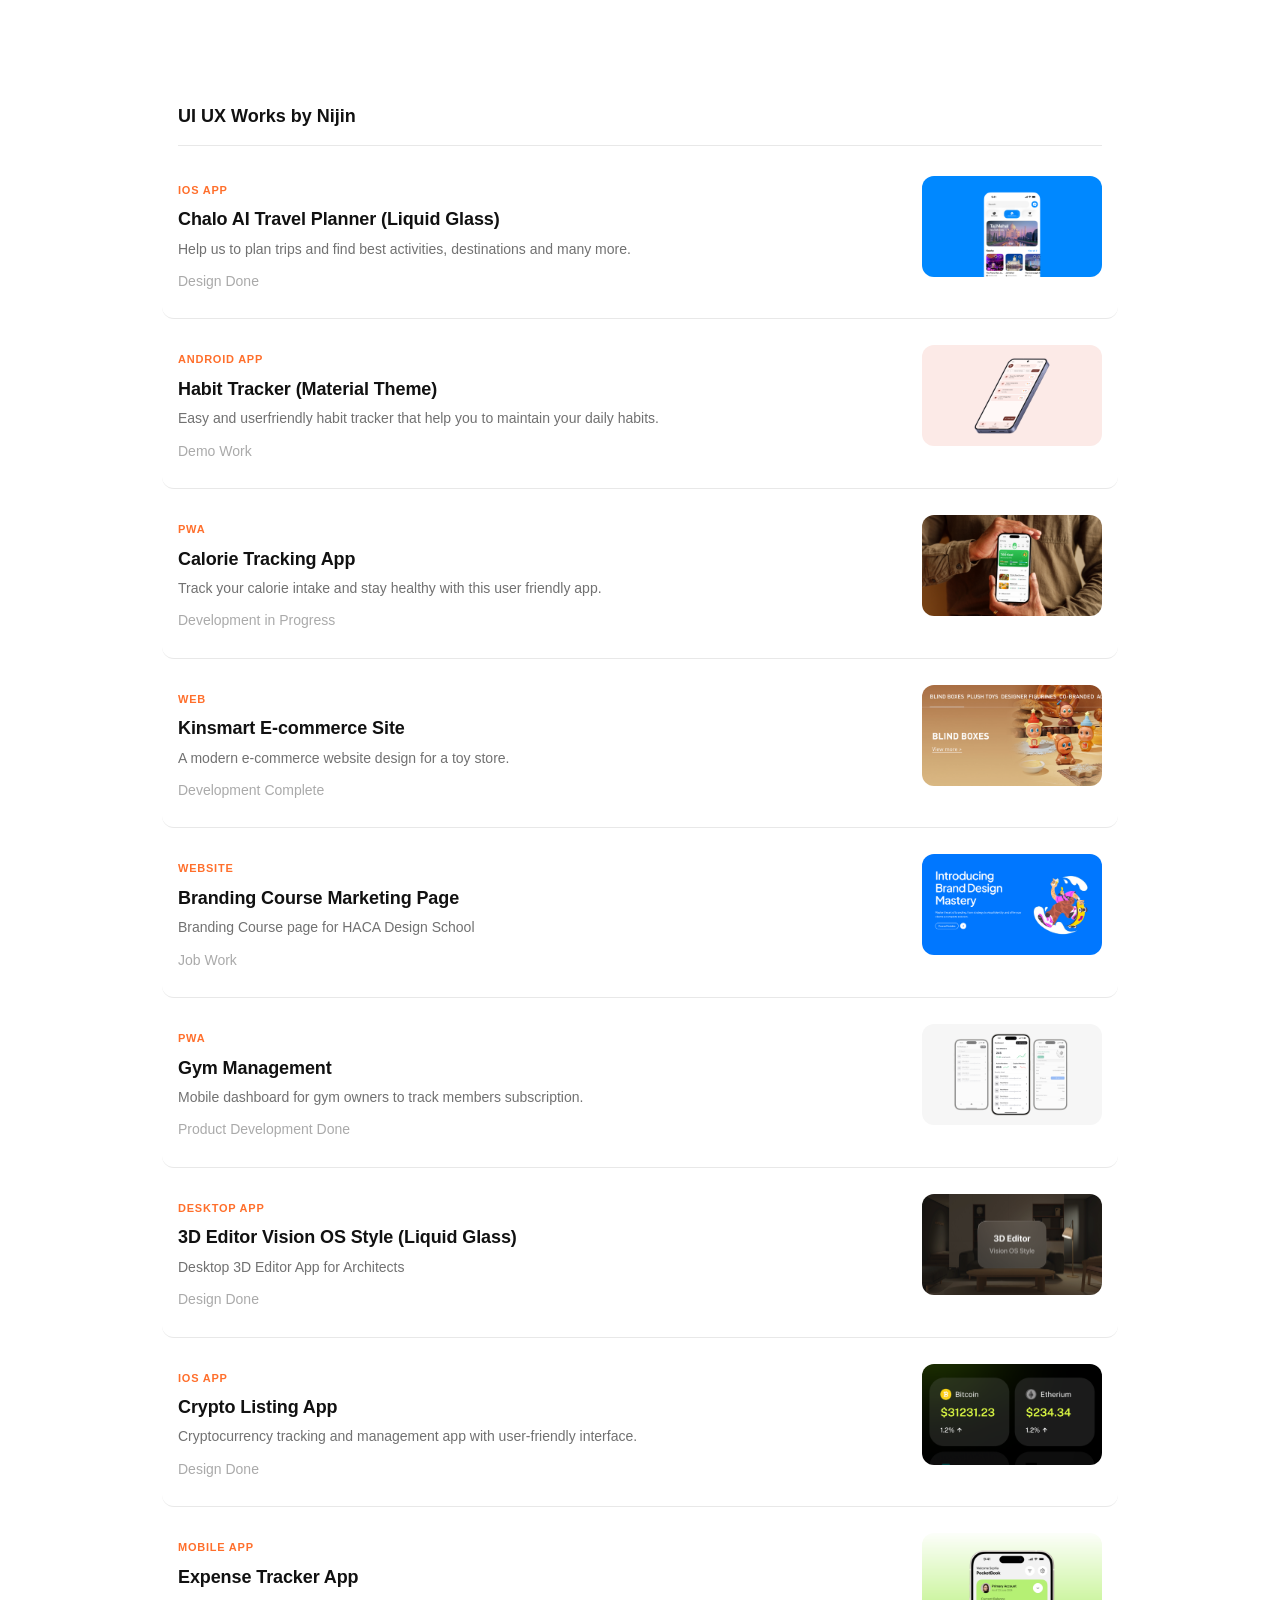
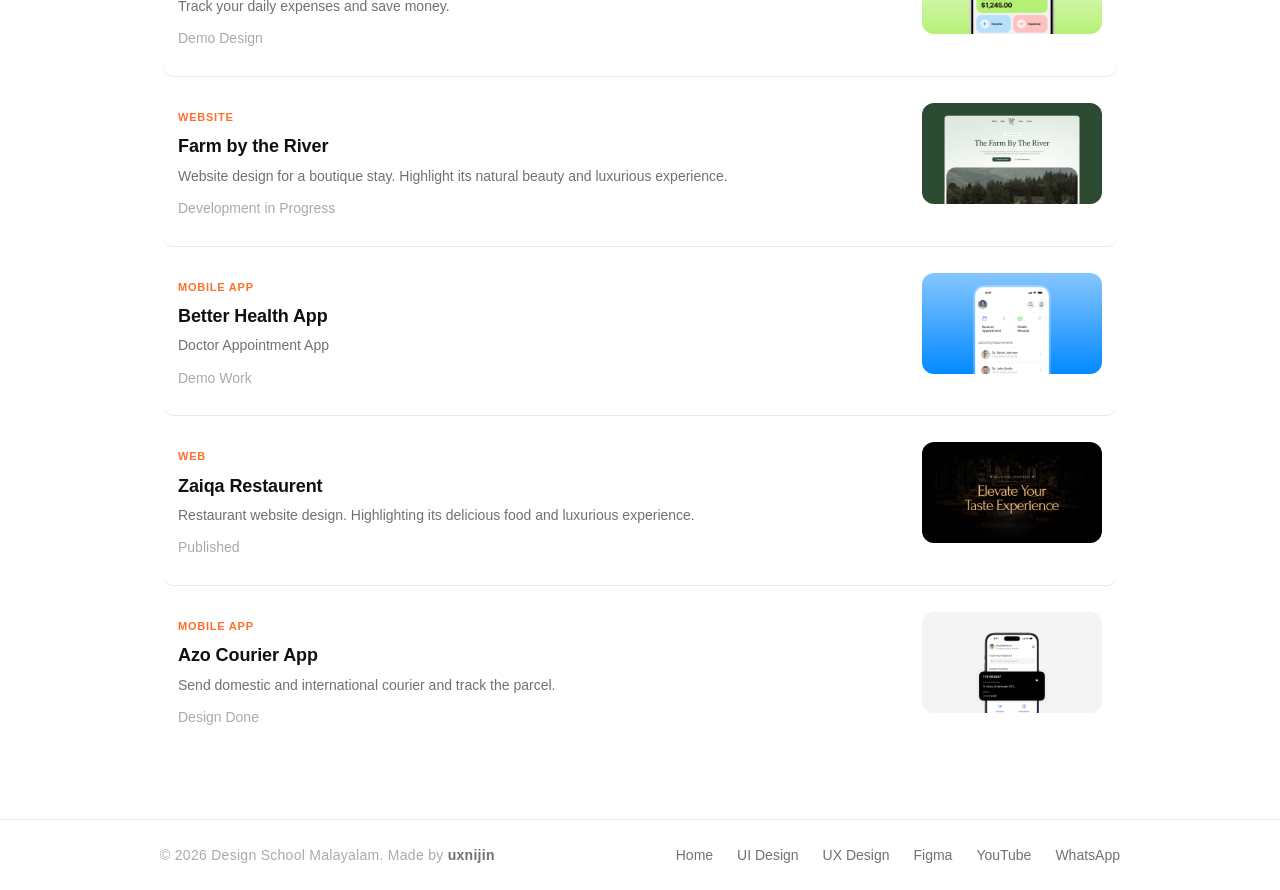
==== commit b307edc3: "june17" ====
--- a/links.html
+++ b/links.html
@@ -27,6 +27,20 @@
       </div>
     </div>
   </main>
+
+  <footer class="footer">
+    <div class="footer-inner">
+      <p class="footer-copy">© 2026 Design School Malayalam. Made by <a href="https://github.com/uxnijin" target="_blank" rel="noopener">uxnijin</a></p>
+      <div class="footer-links">
+        <a href="index.html">Home</a>
+        <a href="index.html#cat=ui-design">UI Design</a>
+        <a href="index.html#cat=ux-design">UX Design</a>
+        <a href="index.html#cat=figma">Figma</a>
+        <a href="https://www.youtube.com/channel/UCcBtRTuTjRU5krJoJBw7cAA" target="_blank" rel="noopener">YouTube</a>
+        <a href="https://wa.me/916238417389" target="_blank" rel="noopener">WhatsApp</a>
+      </div>
+    </div>
+  </footer>
 
   <script>
     // ── DATA FOR THE LINKS PAGE ──────────────────────────────────
--- a/style.css
+++ b/style.css
@@ -70,6 +70,8 @@
   font-size: 16px;
   line-height: 1.6;
   min-height: 100vh;
+  display: flex;
+  flex-direction: column;
   -webkit-font-smoothing: antialiased;
   transition: background 0.25s, color 0.25s;
 }
@@ -726,6 +728,18 @@
   color: var(--accent);
 }
 
+.article-body a[style*="background-color"] {
+  border-radius: 99px !important;
+  transition: background var(--transition), transform var(--transition) !important;
+}
+
+@media (hover: hover) {
+  .article-body a[style*="background-color"]:hover {
+    background-color: var(--accent-hover) !important;
+    transform: translateY(-2px) !important;
+  }
+}
+
 /* YouTube embed */
 .yt-embed-section {
   margin-top: 22px;
@@ -824,13 +838,8 @@
   align-items: center;
   gap: 8px;
   font-size: 16px;
-  color: var(--text-2);
-}
-
-.training-feature::before {
-  content: '✓';
-  color: var(--accent);
-  font-weight: 700;
+  font-weight: 600;
+  color: var(--text);
 }
 
 .training-card-action {
@@ -1231,4 +1240,72 @@
     overflow: hidden;
     flex-shrink: 0;
   }
+}
+
+/* ============================================================
+   FOOTER
+   ============================================================ */
+
+.footer {
+  width: 100%;
+  border-top: 1px solid var(--border);
+  padding: 24px;
+  margin-top: auto;
+  background: var(--bg);
+}
+
+.footer-inner {
+  max-width: var(--page-w);
+  margin: 0 auto;
+  display: flex;
+  justify-content: space-between;
+  align-items: center;
+  gap: 16px;
+  font-size: 14px;
+  color: var(--text-3);
+  flex-wrap: wrap;
+}
+
+.footer-links {
+  display: flex;
+  gap: 24px;
+  flex-wrap: wrap;
+  justify-content: center;
+}
+
+.footer-links a {
+  color: var(--text-2);
+  font-weight: 500;
+  transition: color var(--transition);
+}
+
+@media (hover: hover) {
+  .footer-links a:hover {
+    color: var(--accent);
+  }
+}
+
+.footer-copy {
+  font-weight: 500;
+  letter-spacing: 0.02em;
+}
+
+.footer-copy a {
+  color: var(--text-2);
+  font-weight: 600;
+  transition: color var(--transition);
+}
+
+@media (hover: hover) {
+  .footer-copy a:hover {
+    color: var(--accent);
+  }
+}
+
+@media (max-width: 600px) {
+  .footer-inner {
+    flex-direction: column;
+    text-align: center;
+    gap: 12px;
+  }
 }
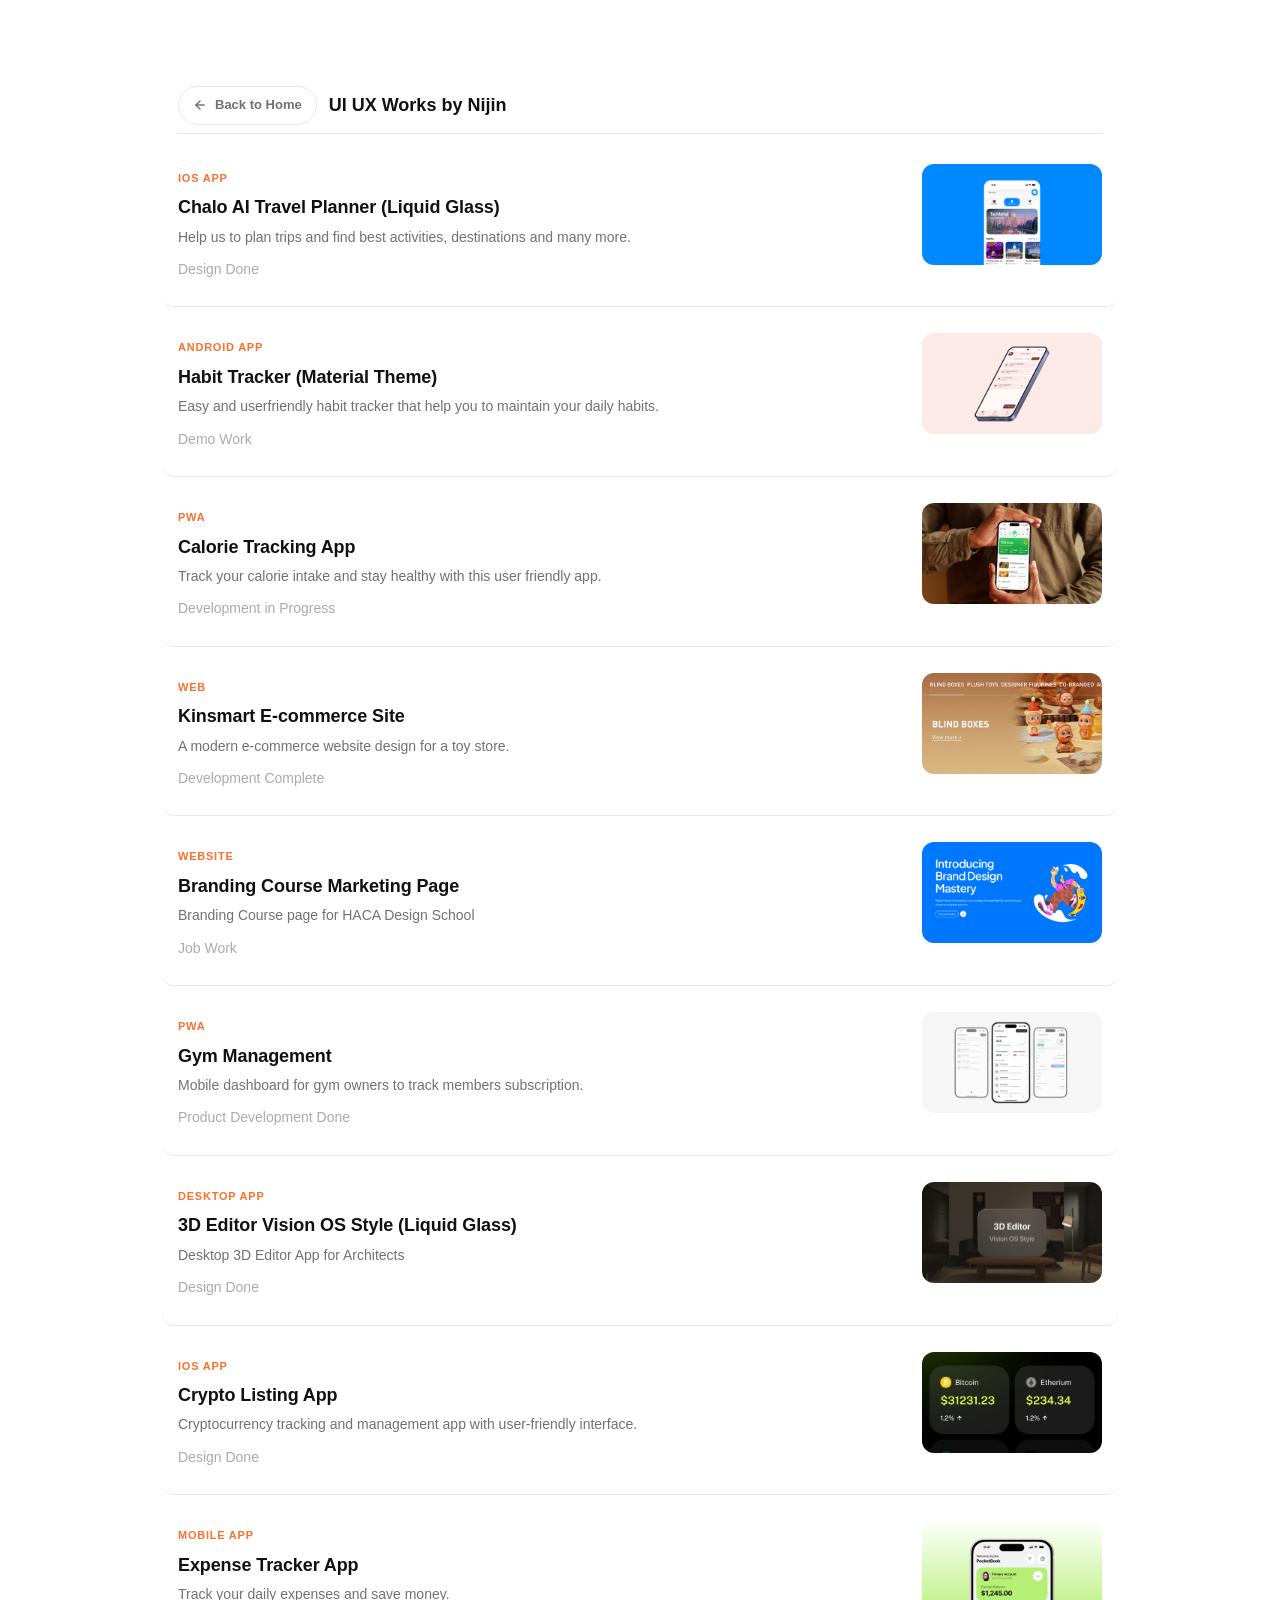
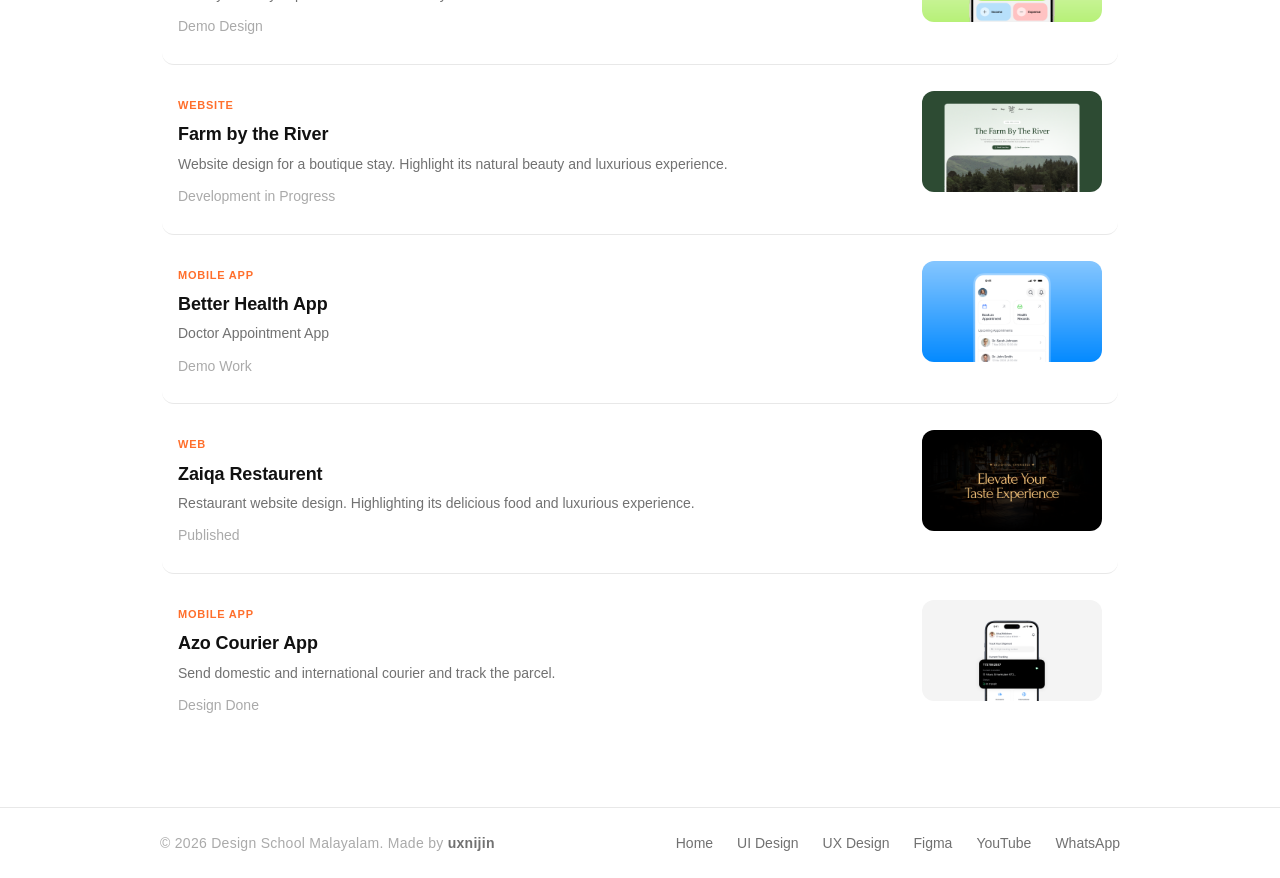
==== commit cda92abb: "june17" ====
--- a/links.html
+++ b/links.html
@@ -17,9 +17,19 @@
   <main class="main" id="main">
     <div class="page-wide">
 
-      <!-- PAGE HEADER -->
-      <div class="section-title stagger-item" style="--stagger: 0">UI UX Works by Nijin</div>
-      <div class="section-divider stagger-item" style="--stagger: 1"></div>
+      <div class="header-navigation-row">
+        <a href="index.html" class="btn-back stagger-item" style="--stagger: 0">
+          <svg viewBox="0 0 24 24" fill="none" stroke="currentColor" stroke-width="2.5" stroke-linecap="round" stroke-linejoin="round">
+            <line x1="19" y1="12" x2="5" y2="12"></line>
+            <polyline points="12 19 5 12 12 5"></polyline>
+          </svg>
+          <span>Back to Home</span>
+        </a>
+
+        <!-- PAGE HEADER -->
+        <div class="section-title stagger-item" style="--stagger: 1">UI UX Works by Nijin</div>
+      </div>
+      <div class="section-divider stagger-item" style="--stagger: 2"></div>
 
       <!-- LIST CONTAINER -->
       <div class="article-list" id="linksList">
@@ -192,7 +202,7 @@
 
       container.innerHTML = LINKS_DATA.map((item, idx) => {
         return `
-          <a href="${item.link}" target="_blank" rel="noopener" class="article-item stagger-item" style="--stagger: ${2 + idx}">
+          <a href="${item.link}" target="_blank" rel="noopener" class="article-item stagger-item" style="--stagger: ${3 + idx}">
             <div class="article-info">
               <div class="article-tag-sm">${item.category}</div>
               <div class="article-title">${item.title}</div>
@@ -212,6 +222,7 @@
       setTimeout(renderLinks, 500);
     });
   </script>
+  <!-- Cloudflare Web Analytics --><script defer src='https://static.cloudflareinsights.com/beacon.min.js' data-cf-beacon='{"token": "d5a44102319149cc83d5bb0097d70d51"}'></script><!-- End Cloudflare Web Analytics -->
 </body>
 
 </html>
--- a/style.css
+++ b/style.css
@@ -475,8 +475,57 @@
 }
 
 /* ============================================================
-   BREADCRUMB
+   BREADCRUMB & BACK NAVIGATION ROW
    ============================================================ */
+.header-navigation-row {
+  display: flex;
+  align-items: center;
+  gap: 12px;
+  flex-wrap: nowrap;
+  margin-top: 28px;
+  margin-bottom: 8px;
+  min-width: 0;
+}
+
+.header-navigation-row .section-title {
+  padding-top: 0;
+  padding-bottom: 0;
+}
+
+.btn-back {
+  display: inline-flex;
+  align-items: center;
+  gap: 8px;
+  padding: 8px 14px;
+  background: var(--bg-2);
+  color: var(--text-2);
+  border: 1px solid var(--border);
+  border-radius: 99px;
+  font-size: 13px;
+  font-weight: 600;
+  transition: all var(--transition);
+  cursor: pointer;
+  margin-top: 0;
+  margin-bottom: 0;
+  text-decoration: none;
+}
+
+.btn-back:hover {
+  background: var(--bg-3);
+  color: var(--text);
+  border-color: var(--text-3);
+}
+
+.btn-back svg {
+  width: 14px;
+  height: 14px;
+  stroke-width: 2.5;
+  transition: transform var(--transition);
+}
+
+.btn-back:hover svg {
+  transform: translateX(-3px);
+}
 
 .breadcrumb {
   display: flex;
@@ -487,8 +536,10 @@
   color: var(--text-3);
   white-space: nowrap;
   overflow: hidden;
-  padding-top: 28px;
-  padding-bottom: 4px;
+  padding-top: 0;
+  padding-bottom: 0;
+  flex: 1;
+  min-width: 0;
 }
 
 .breadcrumb>span {
@@ -627,6 +678,91 @@
 
 .article-reading {
   max-width: var(--page-w);
+}
+
+/* Related Articles Widget */
+.related-articles-section {
+  margin-top: 48px;
+  border-top: 1px solid var(--border);
+  padding-top: 36px;
+}
+
+.related-title {
+  font-family: var(--font-display);
+  font-size: 18px;
+  font-weight: 700;
+  color: var(--text);
+  margin-bottom: 20px;
+  margin-top: 0;
+}
+
+.related-grid {
+  display: flex;
+  flex-direction: column;
+  gap: 16px;
+}
+
+.related-card,
+.best-read-card {
+  display: flex;
+  gap: 12px;
+  cursor: pointer;
+  align-items: center;
+  padding: 8px;
+  border-radius: var(--radius-sm);
+  transition: background var(--transition);
+}
+
+.related-card:hover,
+.best-read-card:hover {
+  background: var(--bg-3);
+}
+
+.related-card-thumb,
+.best-read-thumb {
+  width: 70px;
+  height: 42px;
+  border-radius: 6px;
+  overflow: hidden;
+  background: var(--bg-3);
+  flex-shrink: 0;
+  display: flex;
+  align-items: center;
+  justify-content: center;
+}
+
+.related-card-thumb img,
+.best-read-thumb img {
+  width: 100%;
+  height: 100%;
+  object-fit: cover;
+}
+
+.related-card-content,
+.best-read-content {
+  flex: 1;
+  min-width: 0;
+}
+
+.related-card-title,
+.best-read-title {
+  font-family: var(--font-display);
+  font-size: 13px;
+  font-weight: 700;
+  line-height: 1.3;
+  color: var(--text);
+  margin-bottom: 2px;
+  display: -webkit-box;
+  -webkit-line-clamp: 2;
+  -webkit-box-orient: vertical;
+  overflow: hidden;
+  margin-top: 0;
+}
+
+.related-card-date,
+.best-read-date {
+  font-size: 10px;
+  color: var(--text-3);
 }
 
 .article-header {
@@ -1308,4 +1444,456 @@
     text-align: center;
     gap: 12px;
   }
+}
+
+/* ============================================================
+   SEARCH BAR & LIVE SUGGESTIONS
+   ============================================================ */
+
+.nav-search-wrapper {
+  position: relative;
+  width: 240px;
+  transition: width var(--transition);
+}
+
+.nav-search-box {
+  position: relative;
+  display: flex;
+  align-items: center;
+  background: var(--bg-3);
+  border: 1px solid var(--border);
+  border-radius: 20px;
+  padding: 0 14px;
+  height: 38px;
+  width: 100%;
+  transition: border-color var(--transition), box-shadow var(--transition), background var(--transition);
+}
+
+.nav-search-box:focus-within {
+  border-color: var(--accent);
+  box-shadow: 0 0 0 3px var(--accent-tint);
+  background: var(--bg-2);
+}
+
+.nav-search-box .search-icon {
+  width: 14px;
+  height: 14px;
+  stroke: var(--text-3);
+  margin-right: 8px;
+  flex-shrink: 0;
+  transition: stroke var(--transition);
+}
+
+.nav-search-box:focus-within .search-icon {
+  stroke: var(--accent);
+}
+
+.nav-search-box input {
+  background: none;
+  border: none;
+  outline: none;
+  font-size: 13px;
+  color: var(--text);
+  width: 100%;
+  padding: 0;
+  font-family: var(--font);
+}
+
+.nav-search-box input::placeholder {
+  color: var(--text-3);
+  font-weight: 600;
+}
+
+.search-shortcut {
+  font-family: var(--font-mono);
+  font-size: 10px;
+  color: var(--text-3);
+  background: var(--bg-4);
+  border: 1px solid var(--border);
+  padding: 1px 5px;
+  border-radius: 4px;
+  margin-left: 6px;
+  pointer-events: none;
+  user-select: none;
+  font-weight: 500;
+}
+
+.nav-search-box:focus-within .search-shortcut {
+  opacity: 0;
+  pointer-events: none;
+}
+
+/* Suggestions Dropdown */
+.search-suggestions {
+  position: absolute;
+  top: calc(100% + 8px);
+  right: 0;
+  width: 340px;
+  background: var(--bg-2);
+  border: 1px solid var(--border);
+  border-radius: var(--radius-sm);
+  box-shadow: 0 10px 30px rgba(0, 0, 0, 0.25);
+  z-index: 110;
+  display: none;
+  flex-direction: column;
+  overflow: hidden;
+  animation: slideDownFade 0.2s cubic-bezier(0.16, 1, 0.3, 1);
+  transform-origin: top right;
+}
+
+@keyframes slideDownFade {
+  from {
+    opacity: 0;
+    transform: translateY(-8px) scale(0.98);
+  }
+  to {
+    opacity: 1;
+    transform: translateY(0) scale(1);
+  }
+}
+
+.suggestion-item {
+  display: flex;
+  flex-direction: column;
+  padding: 12px 16px;
+  border-bottom: 1px solid var(--border);
+  cursor: pointer;
+  transition: background var(--transition), border-color var(--transition);
+  text-align: left;
+}
+
+.suggestion-item:last-child {
+  border-bottom: none;
+}
+
+.suggestion-item.highlighted {
+  background: var(--accent-tint);
+  border-left: 3px solid var(--accent);
+  padding-left: 13px;
+}
+
+.suggestion-tag {
+  font-size: 10px;
+  font-weight: 700;
+  text-transform: uppercase;
+  letter-spacing: 0.05em;
+  color: var(--accent);
+  margin-bottom: 4px;
+}
+
+.suggestion-title {
+  font-size: 13px;
+  font-weight: 600;
+  color: var(--text);
+  line-height: 1.4;
+  white-space: nowrap;
+  overflow: hidden;
+  text-overflow: ellipsis;
+}
+
+.suggestion-desc {
+  font-size: 11px;
+  color: var(--text-2);
+  margin-top: 2px;
+  white-space: nowrap;
+  overflow: hidden;
+  text-overflow: ellipsis;
+}
+
+.suggestion-special {
+  display: flex;
+  align-items: center;
+  gap: 8px;
+  padding: 12px 16px;
+  font-size: 12px;
+  font-weight: 600;
+  color: var(--text-2);
+  cursor: pointer;
+  background: var(--bg-3);
+  transition: color var(--transition), background var(--transition);
+  border-top: 1px solid var(--border);
+  text-align: left;
+}
+
+.suggestion-special svg {
+  width: 14px;
+  height: 14px;
+  stroke: var(--text-3);
+  fill: none;
+}
+
+.suggestion-special.highlighted,
+.suggestion-special:hover {
+  background: var(--accent-tint);
+  color: var(--accent);
+}
+
+.suggestion-special.highlighted svg {
+  stroke: var(--accent);
+}
+
+.suggestion-empty {
+  padding: 20px 16px;
+  text-align: center;
+  font-size: 13px;
+  color: var(--text-2);
+}
+
+.search-highlight {
+  color: var(--accent);
+  font-weight: 700;
+}
+
+/* Responsive Overrides */
+@media (max-width: 820px) {
+  .nav-search-wrapper {
+    width: 190px;
+  }
+  .search-suggestions {
+    width: 290px;
+  }
+}
+
+@media (max-width: 560px) {
+  .nav-logo-text {
+    display: none;
+  }
+  .btn-yt span {
+    display: none;
+  }
+  .btn-yt {
+    padding: 8px;
+    border-radius: 50%;
+    width: 36px;
+    height: 36px;
+    justify-content: center;
+  }
+  .nav-search-wrapper {
+    flex: 1;
+    max-width: 220px;
+  }
+  .search-shortcut {
+    display: none;
+  }
+  .search-suggestions {
+    width: 290px;
+  }
+}
+
+/* ============================================================
+   3-COLUMN LAYOUT SYSTEM (DESKTOP ONLY)
+   ============================================================ */
+
+.layout-container {
+  max-width: 100%;
+  margin: 0 auto;
+  padding: 0 18px 64px;
+}
+
+.layout-left,
+.layout-right {
+  display: none;
+}
+
+.layout-center {
+  width: 100%;
+}
+
+/* Desktop 3-Column Layout */
+@media (min-width: 1024px) {
+  .layout-container {
+    display: grid;
+    grid-template-columns: 240px 1fr 280px;
+    gap: 40px;
+    max-width: 1280px;
+    padding: 32px 24px 80px;
+    align-items: flex-start;
+  }
+
+  .layout-container.two-column {
+    grid-template-columns: 240px 1fr;
+  }
+
+  .layout-left {
+    display: block;
+    position: sticky;
+    top: calc(var(--nav-h) + 32px);
+    max-height: calc(100vh - var(--nav-h) - 64px);
+    overflow-y: auto;
+    scrollbar-width: none;
+  }
+
+  .layout-left::-webkit-scrollbar {
+    display: none;
+  }
+
+  .layout-right {
+    display: block;
+    position: sticky;
+    top: calc(var(--nav-h) + 32px);
+    max-height: calc(100vh - var(--nav-h) - 64px);
+    overflow-y: auto;
+    scrollbar-width: none;
+  }
+
+  .layout-right::-webkit-scrollbar {
+    display: none;
+  }
+
+  .layout-center {
+    min-width: 0;
+  }
+
+  /* Desktop layout hide/show overrides */
+  .home-categories-mobile-only,
+  .category-subgrid-mobile-only {
+    display: none;
+  }
+}
+
+/* Widgets Styling */
+.sidebar-widget {
+  margin-bottom: 36px;
+}
+
+.sidebar-widget:last-child {
+  margin-bottom: 0;
+}
+
+.sidebar-title {
+  font-size: 11px;
+  font-weight: 700;
+  text-transform: uppercase;
+  letter-spacing: 0.1em;
+  color: var(--text-3);
+  margin-bottom: 16px;
+}
+
+/* Sidebar Menu & Table of Contents */
+.sidebar-menu,
+.toc-list {
+  display: flex;
+  flex-direction: column;
+  gap: 4px;
+  padding-left: 0;
+}
+
+.toc-item {
+  list-style: none;
+}
+
+.sidebar-menu-item,
+.toc-link {
+  display: flex;
+  align-items: center;
+  gap: 8px;
+  padding: 8px 12px;
+  border-radius: 8px;
+  font-size: 14px;
+  font-weight: 500;
+  color: var(--text-2);
+  transition: all var(--transition);
+  cursor: pointer;
+  text-overflow: ellipsis;
+  overflow: hidden;
+  white-space: nowrap;
+}
+
+.sidebar-menu-item:hover,
+.toc-link:hover {
+  background: var(--bg-3);
+  color: var(--text);
+}
+
+.sidebar-menu-item.active,
+.toc-link.active {
+  background: var(--accent-tint);
+  color: var(--accent);
+  font-weight: 600;
+}
+
+.toc-level-2 {
+  padding-left: 0;
+}
+
+.toc-level-3 {
+  padding-left: 12px;
+}
+
+/* Trending List (Medium style) */
+.trending-list {
+  display: flex;
+  flex-direction: column;
+  gap: 20px;
+}
+
+.trending-item {
+  display: flex;
+  gap: 16px;
+  cursor: pointer;
+  transition: opacity var(--transition);
+}
+
+.trending-item:hover {
+  opacity: 0.85;
+}
+
+.trending-number {
+  font-family: var(--font-display);
+  font-size: 24px;
+  font-weight: 700;
+  color: var(--accent);
+  opacity: 0.8;
+  line-height: 1;
+  min-width: 32px;
+}
+
+.trending-content {
+  flex: 1;
+  min-width: 0;
+}
+
+.trending-category {
+  font-size: 9px;
+  font-weight: 700;
+  text-transform: uppercase;
+  letter-spacing: 0.05em;
+  color: var(--text-3);
+  margin-bottom: 4px;
+}
+
+.trending-title {
+  font-family: var(--font-display);
+  font-size: 14px;
+  font-weight: 700;
+  line-height: 1.35;
+  color: var(--text);
+  margin-bottom: 4px;
+  display: -webkit-box;
+  -webkit-line-clamp: 2;
+  -webkit-box-orient: vertical;
+  overflow: hidden;
+}
+
+.trending-date {
+  font-size: 11px;
+  color: var(--text-3);
+}
+
+/* Best Reads List */
+.best-reads-list {
+  display: flex;
+  flex-direction: column;
+  gap: 16px;
+}
+
+/* Table of Contents (TOC) Widget consolidated under Sidebar Menu section */
+
+/* Related articles on desktop right sidebar override */
+@media (min-width: 1024px) {
+  .layout-right .related-articles-section {
+    margin-top: 0;
+    border-top: none;
+    padding-top: 0;
+  }
 }
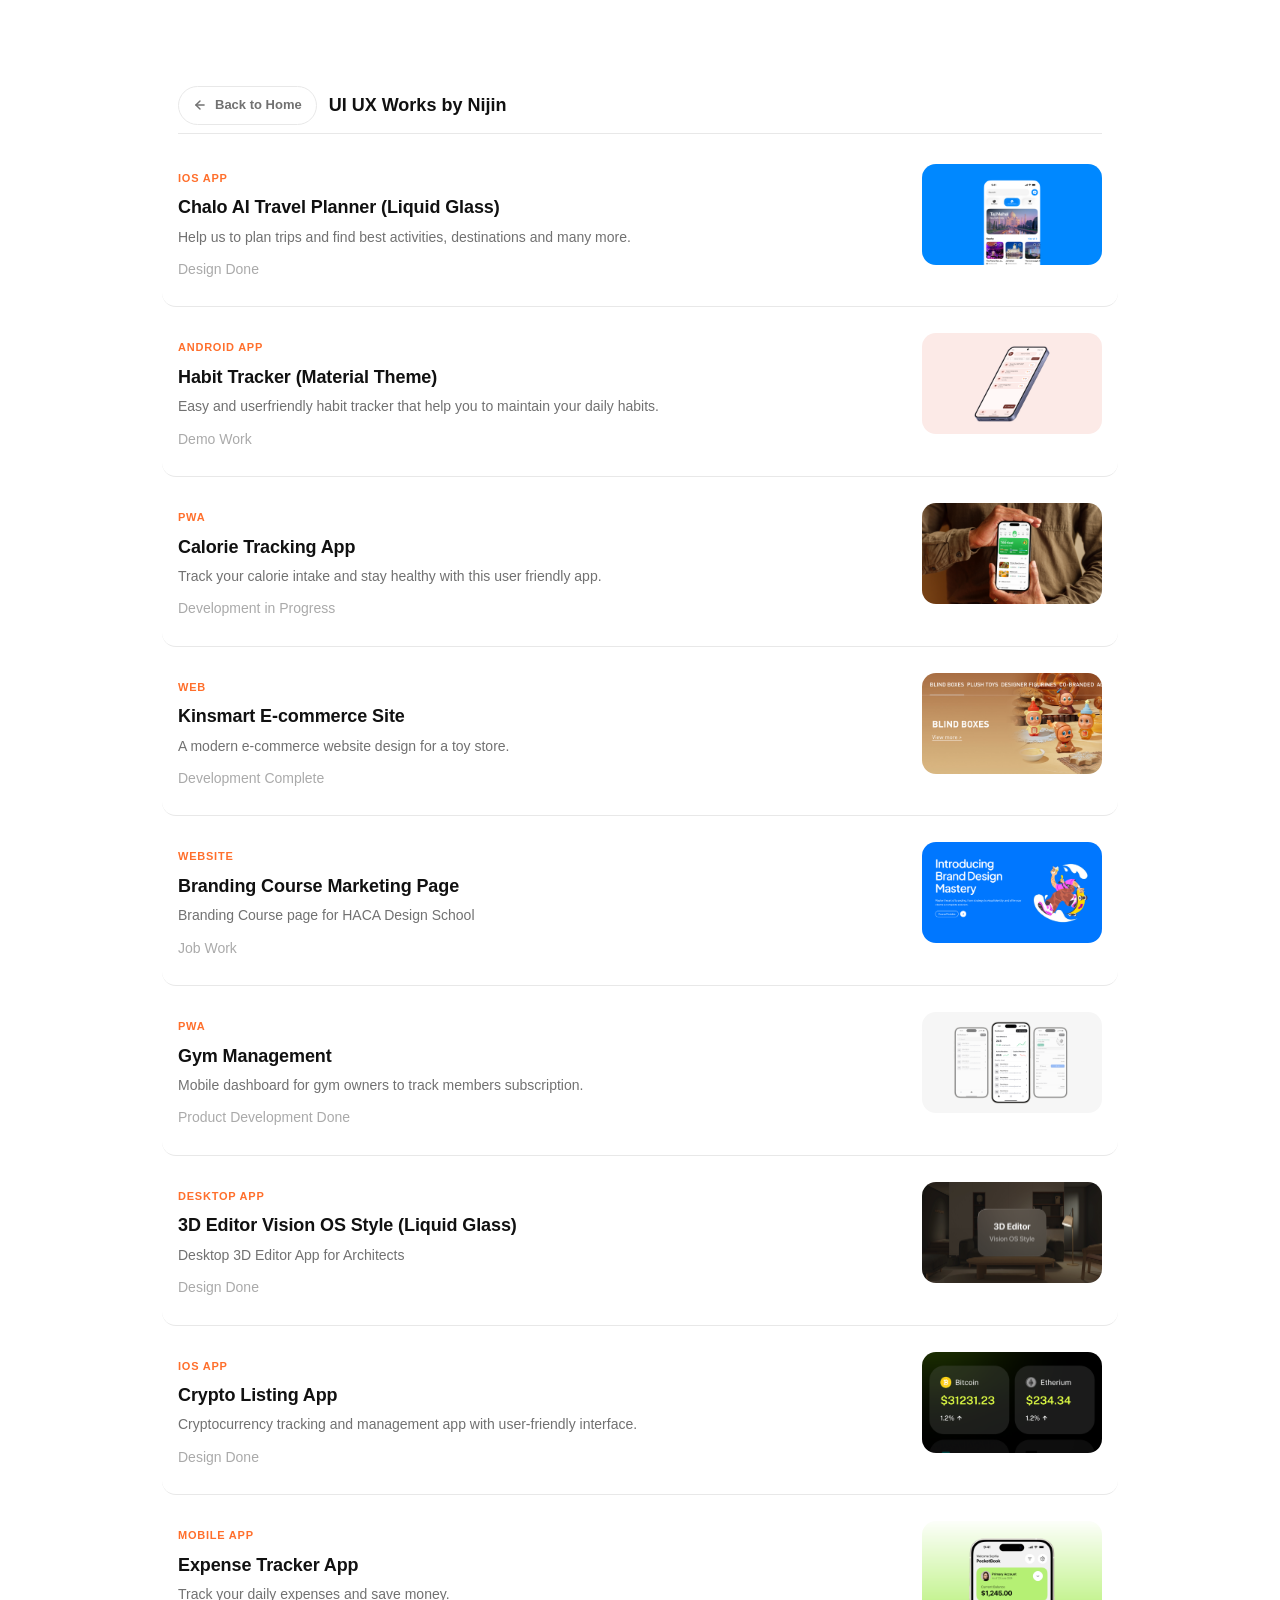
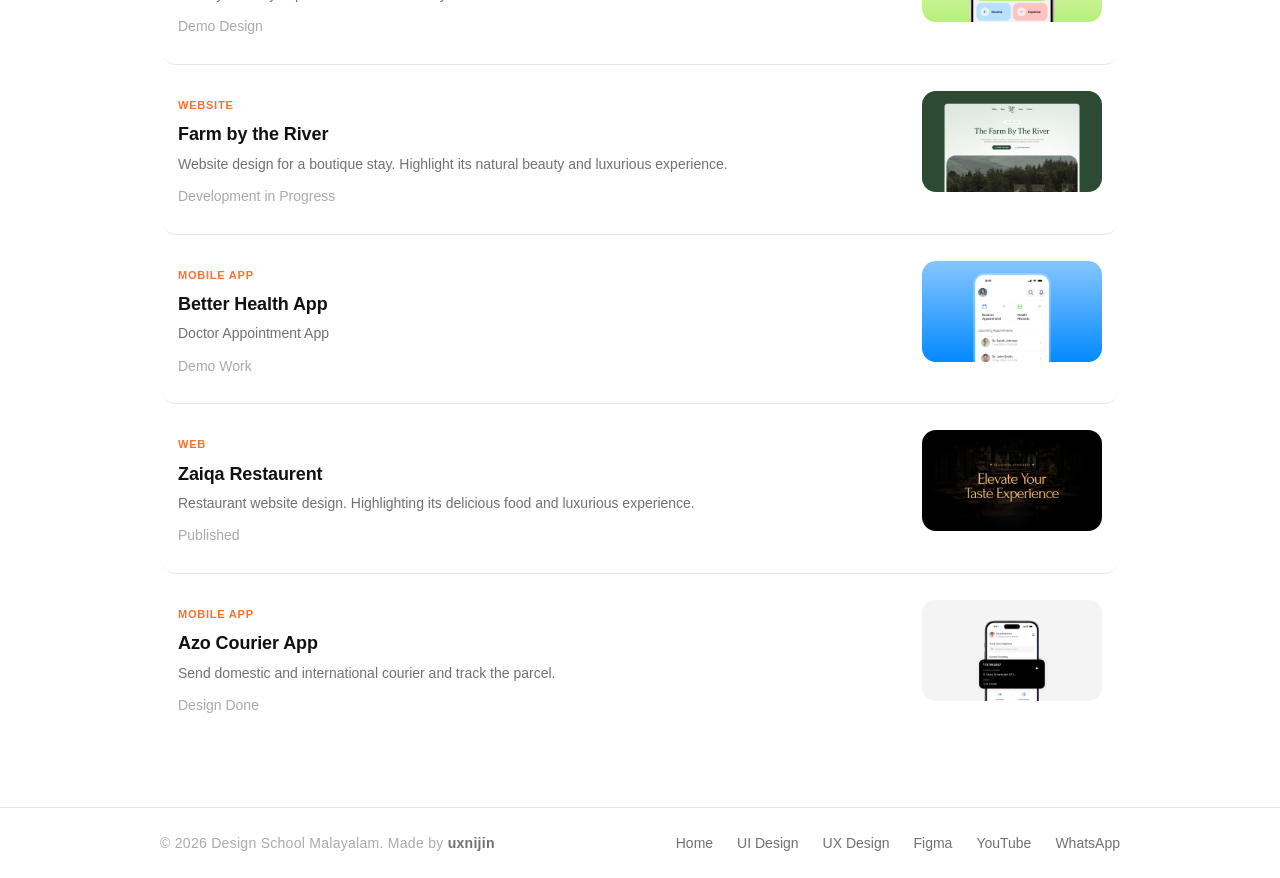
==== commit 18328092: "june17" ====
--- a/links.html
+++ b/links.html
@@ -4,11 +4,31 @@
 <head>
   <meta charset="UTF-8">
   <meta name="viewport" content="width=device-width, initial-scale=1.0, maximum-scale=1.0">
+  <script>
+    if (window.location.protocol !== 'file:') {
+      const base = document.createElement('base');
+      base.href = '/';
+      document.head.appendChild(base);
+    }
+  </script>
   <meta name="description"
-    content="UI UX Works Nijin">
-  <title>UI UX Works Nijin</title>
+    content="UI/UX design portfolio and case studies by Nijin (uxnijin) — Design School Malayalam.">
+  <title>UI UX Portfolio & Works | Design School Malayalam</title>
   <link rel="stylesheet" href="style.css">
   <link rel="icon" type="image/png" href="assets/logo.png">
+  
+  <!-- SEO & Social Meta Tags -->
+  <link rel="canonical" href="https://designschool.site/links.html">
+  <meta property="og:site_name" content="Design School">
+  <meta property="og:type" content="website">
+  <meta property="og:url" content="https://designschool.site/links.html">
+  <meta property="og:title" content="UI UX Portfolio & Works | Design School Malayalam">
+  <meta property="og:description" content="Explore UI/UX design case studies and projects by Nijin (uxnijin).">
+  <meta property="og:image" content="https://designschool.site/assets/logo.png">
+  <meta name="twitter:card" content="summary_large_image">
+  <meta name="twitter:title" content="UI UX Portfolio & Works | Design School Malayalam">
+  <meta name="twitter:description" content="Explore UI/UX design case studies and projects by Nijin (uxnijin).">
+  <meta name="twitter:image" content="https://designschool.site/assets/logo.png">
 </head>
 
 <body>
--- a/style.css
+++ b/style.css
@@ -2,7 +2,7 @@
    DESIGN SCHOOL MALAYALAM — STYLES
    ============================================================ */
 
-@import url('https://fonts.googleapis.com/css2?family=Google+Sans:ital,wght@0,400;0,500;0,700;1,400&family=Google+Sans+Display:wght@400;500;700&family=DM+Mono:wght@400;500&display=swap');
+@import url('https://fonts.googleapis.com/css2?family=Google+Sans:ital,wght@0,400;0,500;0,600;0,700;1,400&family=Google+Sans+Display:wght@400;500;600;700&family=DM+Mono:wght@400;500;600&display=swap');
 
 /* ── DARK ── */
 :root {
@@ -27,9 +27,9 @@
   /* single shared max-width for all sections */
   --read-w: 680px;
   /* article body text width */
-  --radius: 16px;
+  --radius: 22px;
   /* more rounded */
-  --radius-sm: 12px;
+  --radius-sm: 14px;
   --transition: 0.16s ease;
 }
 
@@ -69,6 +69,7 @@
   color: var(--text);
   font-size: 16px;
   line-height: 1.6;
+  font-weight: 600;
   min-height: 100vh;
   display: flex;
   flex-direction: column;
@@ -190,6 +191,226 @@
   font-weight: 600;
 }
 
+@media (min-width: 821px) {
+  .nav-links {
+    overflow: visible;
+  }
+}
+
+/* ── NAV DROPDOWNS ─────────────────────────────────────────── */
+
+.nav-item-wrapper {
+  position: relative;
+  display: inline-block;
+}
+
+.nav-link {
+  display: inline-flex;
+  align-items: center;
+  gap: 4px;
+}
+
+.nav-chevron {
+  width: 12px;
+  height: 12px;
+  stroke-width: 3.5;
+  transition: transform var(--transition);
+  opacity: 0.6;
+}
+
+.nav-item-wrapper:hover .nav-chevron,
+.nav-item-wrapper.dropdown-active .nav-chevron {
+  transform: rotate(180deg);
+  opacity: 1;
+}
+
+.nav-item-wrapper.dropdown-active .nav-link {
+  color: var(--text);
+  background: var(--bg-3);
+}
+
+/* Dropdown Menu Container */
+.nav-dropdown-menu {
+  position: absolute;
+  top: 100%;
+  padding-top: 12px; /* Invisible hover bridge */
+  opacity: 0;
+  visibility: hidden;
+  transition: opacity 0.2s cubic-bezier(0.16, 1, 0.3, 1), 
+              visibility 0.2s;
+  z-index: 1000;
+  pointer-events: none;
+  
+  /* Default positioning: Centered */
+  left: 50%;
+  transform: translateX(-50%);
+}
+
+/* Position adjustments for layout stability and edge safety */
+/* First item (UI Design) - align left */
+.nav-item-wrapper[data-cat-id="ui-design"] .nav-dropdown-menu {
+  left: 0;
+  transform: none;
+}
+
+/* Last item (Tools & Resources) - align right */
+.nav-item-wrapper[data-cat-id="tools"] .nav-dropdown-menu {
+  left: auto;
+  right: 0;
+  transform: none;
+}
+
+/* Dropdown Inner Content Box */
+.nav-dropdown-inner {
+  background: var(--bg-2);
+  border: 1px solid var(--border);
+  box-shadow: 0 16px 48px rgba(0, 0, 0, 0.22);
+  border-radius: 18px;
+  padding: 22px;
+  transition: transform 0.2s cubic-bezier(0.16, 1, 0.3, 1);
+  transform: translateY(8px);
+}
+
+.nav-item-wrapper.dropdown-active .nav-dropdown-menu {
+  opacity: 1;
+  visibility: visible;
+  pointer-events: auto;
+}
+
+.nav-item-wrapper.dropdown-active .nav-dropdown-inner {
+  transform: translateY(0);
+}
+
+/* Dropdown widths based on column layout */
+.nav-dropdown-menu.cols-1 {
+  width: 280px;
+}
+
+.nav-dropdown-menu.cols-2 {
+  width: 480px;
+}
+
+.nav-dropdown-menu.cols-3 {
+  width: 660px;
+}
+
+.nav-dropdown-header {
+  border-bottom: 1px solid var(--border);
+  padding-bottom: 12px;
+  margin-bottom: 14px;
+}
+
+.nav-dropdown-title {
+  font-family: var(--font-display);
+  font-size: 16.5px;
+  font-weight: 700;
+  color: var(--text);
+  margin-bottom: 2.5px;
+  display: flex;
+  align-items: center;
+  justify-content: space-between;
+  gap: 8px;
+}
+
+.nav-dropdown-header-count {
+  font-family: var(--font);
+  font-size: 11px;
+  font-weight: 600;
+  color: var(--accent);
+  background: var(--accent-tint);
+  padding: 3px 8px;
+  border-radius: 99px;
+  text-transform: uppercase;
+  letter-spacing: 0.05em;
+}
+
+.nav-dropdown-desc {
+  font-size: 13px;
+  font-weight: 500;
+  color: var(--text-3);
+  line-height: 1.4;
+}
+
+.nav-dropdown-grid {
+  display: grid;
+  gap: 6px;
+}
+
+.nav-dropdown-menu.cols-2 .nav-dropdown-grid {
+  grid-template-columns: repeat(2, 1fr);
+}
+
+.nav-dropdown-menu.cols-3 .nav-dropdown-grid {
+  grid-template-columns: repeat(3, 1fr);
+}
+
+/* Responsive Column Layout on Medium Viewports */
+@media (max-width: 1000px) {
+  .nav-dropdown-menu.cols-3 {
+    width: 460px;
+  }
+  .nav-dropdown-menu.cols-3 .nav-dropdown-grid {
+    grid-template-columns: repeat(2, 1fr);
+  }
+}
+
+/* Individual Dropdown Item Card */
+.nav-dropdown-item {
+  display: block;
+  padding: 10px 12px;
+  border-radius: 10px;
+  transition: background var(--transition), transform var(--transition);
+  cursor: pointer;
+  text-align: left;
+}
+
+@media (hover: hover) {
+  .nav-dropdown-item:hover {
+    background: var(--accent);
+    transform: translateY(-1px);
+  }
+}
+
+.nav-dropdown-item-title {
+  font-size: 15px;
+  font-weight: 700;
+  color: var(--text);
+  margin-bottom: 2.5px;
+  transition: color var(--transition);
+}
+
+.nav-dropdown-item:hover .nav-dropdown-item-title {
+  color: #ffffff;
+}
+
+.nav-dropdown-item-desc {
+  font-size: 12.5px;
+  font-weight: 500;
+  color: var(--text-3);
+  line-height: 1.4;
+  display: -webkit-box;
+  -webkit-line-clamp: 2;
+  -webkit-box-orient: vertical;
+  overflow: hidden;
+  transition: color var(--transition);
+}
+
+.nav-dropdown-item:hover .nav-dropdown-item-desc {
+  color: rgba(255, 255, 255, 0.85);
+}
+
+.nav-dropdown-item-count {
+  font-size: 11.5px;
+  color: var(--accent);
+  font-weight: 600;
+  margin-top: 6px;
+  transition: color var(--transition);
+}
+
+.nav-dropdown-item:hover .nav-dropdown-item-count {
+  color: rgba(255, 255, 255, 0.9);
+}
+
 .btn-yt {
   display: flex;
   align-items: center;
@@ -385,6 +606,74 @@
   height: 1px;
   background: var(--border);
   margin-bottom: 4px;
+}
+
+/* ── SUBCATEGORY BANNER ── */
+.subcategory-banner {
+  background: linear-gradient(135deg, var(--accent) 0%, var(--accent-hover) 100%);
+  color: #ffffff;
+  padding: 32px 36px;
+  border-radius: var(--radius);
+  margin-top: 18px;
+  margin-bottom: 32px;
+  position: relative;
+  overflow: hidden;
+  box-shadow: 0 8px 30px rgba(255, 111, 44, 0.14);
+}
+
+.subcategory-banner::before {
+  content: '';
+  position: absolute;
+  top: -80px;
+  right: -80px;
+  width: 240px;
+  height: 240px;
+  border-radius: 50%;
+  background: rgba(255, 255, 255, 0.08);
+  pointer-events: none;
+}
+
+.subcategory-banner::after {
+  content: '';
+  position: absolute;
+  bottom: -40px;
+  right: 120px;
+  width: 120px;
+  height: 120px;
+  border-radius: 50%;
+  background: rgba(255, 255, 255, 0.04);
+  pointer-events: none;
+}
+
+.sub-banner-badge {
+  display: inline-block;
+  font-family: var(--font-mono);
+  font-size: 11px;
+  font-weight: 700;
+  text-transform: uppercase;
+  letter-spacing: 0.1em;
+  background: rgba(255, 255, 255, 0.16);
+  color: #ffffff;
+  padding: 4px 10px;
+  border-radius: 99px;
+  margin-bottom: 12px;
+}
+
+.sub-banner-title {
+  font-family: var(--font-display);
+  font-size: 28px;
+  font-weight: 700;
+  line-height: 1.25;
+  margin-bottom: 8px;
+  letter-spacing: -0.3px;
+}
+
+.sub-banner-desc {
+  font-size: 15px;
+  font-weight: 500;
+  color: rgba(255, 255, 255, 0.88);
+  line-height: 1.5;
+  max-width: 580px;
 }
 
 /* ============================================================
@@ -827,6 +1116,7 @@
   color: var(--text-2);
   line-height: 1.85;
   margin-bottom: 20px;
+  font-weight: 400;
 }
 
 .article-body ul,
@@ -848,11 +1138,12 @@
   color: var(--text-2);
   line-height: 1.75;
   margin-bottom: 6px;
+  font-weight: 400;
 }
 
 .article-body strong {
   color: var(--text);
-  font-weight: 600;
+  font-weight: 700;
 }
 
 .article-body code {
@@ -867,6 +1158,11 @@
 .article-body a[style*="background-color"] {
   border-radius: 99px !important;
   transition: background var(--transition), transform var(--transition) !important;
+  white-space: nowrap !important;
+  overflow: hidden !important;
+  text-overflow: ellipsis !important;
+  max-width: 100% !important;
+  box-sizing: border-box !important;
 }
 
 @media (hover: hover) {
@@ -1291,25 +1587,21 @@
   right: 0;
   bottom: 0;
   transform: translateX(-100%);
-  background: linear-gradient(
-    90deg,
-    transparent,
-    rgba(255, 255, 255, 0.08) 20%,
-    rgba(255, 255, 255, 0.16) 60%,
-    transparent
-  );
+  background: linear-gradient(90deg,
+      transparent,
+      rgba(255, 255, 255, 0.08) 20%,
+      rgba(255, 255, 255, 0.16) 60%,
+      transparent);
   animation: shimmer-animation 1.6s infinite;
 }
 
 @media (prefers-color-scheme: light) {
   .shimmer::after {
-    background: linear-gradient(
-      90deg,
-      transparent,
-      rgba(255, 255, 255, 0.5) 20%,
-      rgba(255, 255, 255, 0.7) 60%,
-      transparent
-    );
+    background: linear-gradient(90deg,
+        transparent,
+        rgba(255, 255, 255, 0.5) 20%,
+        rgba(255, 255, 255, 0.7) 60%,
+        transparent);
   }
 }
 
@@ -1546,6 +1838,7 @@
     opacity: 0;
     transform: translateY(-8px) scale(0.98);
   }
+
   to {
     opacity: 1;
     transform: translateY(0) scale(1);
@@ -1649,6 +1942,7 @@
   .nav-search-wrapper {
     width: 190px;
   }
+
   .search-suggestions {
     width: 290px;
   }
@@ -1658,9 +1952,11 @@
   .nav-logo-text {
     display: none;
   }
+
   .btn-yt span {
     display: none;
   }
+
   .btn-yt {
     padding: 8px;
     border-radius: 50%;
@@ -1668,13 +1964,16 @@
     height: 36px;
     justify-content: center;
   }
+
   .nav-search-wrapper {
     flex: 1;
     max-width: 220px;
   }
+
   .search-shortcut {
     display: none;
   }
+
   .search-suggestions {
     width: 290px;
   }
@@ -1896,4 +2195,260 @@
     border-top: none;
     padding-top: 0;
   }
+}
+
+/* ============================================================
+   QUIZ CARD STYLING & ANIMATIONS
+   ============================================================ */
+
+.quiz-card {
+  background: var(--bg-2);
+  border: 1px solid var(--border);
+  border-radius: var(--radius);
+  padding: 28px;
+  margin-top: 40px;
+  margin-bottom: 40px;
+}
+
+.quiz-badge {
+  display: inline-flex;
+  align-items: center;
+  gap: 8px;
+  background: var(--accent-tint);
+  border: 1px solid rgba(255, 111, 44, 0.2);
+  color: var(--accent);
+  font-size: 10px;
+  font-weight: 700;
+  text-transform: uppercase;
+  letter-spacing: 0.09em;
+  padding: 4px 10px;
+  border-radius: 99px;
+  margin-bottom: 16px;
+}
+
+.quiz-badge::before {
+  content: '';
+  width: 6px;
+  height: 6px;
+  border-radius: 50%;
+  background: var(--accent);
+  display: inline-block;
+  box-shadow: 0 0 6px var(--accent);
+}
+
+.quiz-question {
+  font-family: var(--font);
+  font-size: 18px;
+  font-weight: 700;
+  line-height: 1.4;
+  margin-bottom: 20px;
+}
+
+.quiz-options {
+  display: flex;
+  flex-direction: column;
+  gap: 12px;
+}
+
+.quiz-option {
+  display: flex;
+  align-items: center;
+  gap: 14px;
+  width: 100%;
+  padding: 14px 18px;
+  background: var(--bg-3);
+  border: 1px solid var(--border);
+  border-radius: var(--radius-sm);
+  color: var(--text);
+  font-size: 15px;
+  font-weight: 600;
+  text-align: left;
+  cursor: pointer;
+  transition: all 0.2s cubic-bezier(0.4, 0, 0.2, 1);
+}
+
+.quiz-option:hover:not(:disabled) {
+  background: var(--bg-4);
+  border-color: var(--text-3);
+  transform: translateX(4px);
+}
+
+.quiz-option-letter {
+  display: flex;
+  align-items: center;
+  justify-content: center;
+  width: 26px;
+  height: 26px;
+  border-radius: 50%;
+  background: var(--bg-4);
+  color: var(--text-2);
+  font-size: 12px;
+  font-weight: 700;
+  flex-shrink: 0;
+  transition: background 0.2s, color 0.2s;
+}
+
+.quiz-option:hover:not(:disabled) .quiz-option-letter {
+  background: var(--text-2);
+  color: var(--bg);
+}
+
+/* Correct/Incorrect Option States */
+
+.quiz-option.correct {
+  background: rgba(46, 125, 50, 0.15) !important;
+  border-color: #2e7d32 !important;
+  color: #81c784 !important;
+  animation: pop 0.4s cubic-bezier(0.175, 0.885, 0.32, 1.275);
+}
+
+.quiz-option.correct .quiz-option-letter {
+  background: #2e7d32 !important;
+  color: #ffffff !important;
+}
+
+.quiz-option.incorrect {
+  background: rgba(198, 40, 40, 0.15) !important;
+  border-color: #c62828 !important;
+  color: #e57373 !important;
+  animation: shake 0.4s ease-in-out;
+}
+
+.quiz-option.incorrect .quiz-option-letter {
+  background: #c62828 !important;
+  color: #ffffff !important;
+}
+
+.quiz-option:disabled {
+  cursor: not-allowed;
+  opacity: 0.8;
+}
+
+/* Feedback Section */
+
+.quiz-feedback {
+  margin-top: 24px;
+  padding-top: 20px;
+  border-top: 1px dashed var(--border);
+  animation: slideDown 0.35s cubic-bezier(0.4, 0, 0.2, 1);
+}
+
+.quiz-feedback-status {
+  font-size: 16px;
+  margin-bottom: 8px;
+}
+
+.correct-text {
+  color: #81c784;
+}
+
+.incorrect-text {
+  color: #e57373;
+}
+
+.quiz-explanation {
+  font-size: 14px;
+  line-height: 1.6;
+  color: var(--text-2);
+}
+
+/* Animations */
+
+@keyframes shake {
+
+  0%,
+  100% {
+    transform: translateX(0);
+  }
+
+  20%,
+  60% {
+    transform: translateX(-6px);
+  }
+
+  40%,
+  80% {
+    transform: translateX(6px);
+  }
+}
+
+@keyframes pop {
+  0% {
+    transform: scale(1);
+  }
+
+  50% {
+    transform: scale(1.03);
+  }
+
+  100% {
+    transform: scale(1);
+  }
+}
+
+@keyframes slideDown {
+  from {
+    opacity: 0;
+    transform: translateY(-10px);
+  }
+
+  to {
+    opacity: 1;
+    transform: translateY(0);
+  }
+}
+
+/* ============================================================
+   SEARCH TERM BODY HIGHLIGHTS
+   ============================================================ */
+
+mark.body-highlight {
+  background: rgba(255, 111, 44, 0.24);
+  color: var(--accent);
+  border-bottom: 2px solid var(--accent);
+  padding: 1px 3px;
+  border-radius: 3px;
+  font-weight: 700;
+  text-shadow: 0 0 1px rgba(255, 111, 44, 0.2);
+}
+
+@media (prefers-color-scheme: light) {
+  mark.body-highlight {
+    background: rgba(255, 111, 44, 0.14);
+    color: #cc4f14;
+    border-bottom-color: #cc4f14;
+  }
+}
+
+/* Floating Clear Highlights Banner */
+.highlight-banner {
+  display: flex;
+  align-items: center;
+  justify-content: space-between;
+  gap: 16px;
+  background: var(--accent-tint);
+  border: 1px solid rgba(255, 111, 44, 0.25);
+  padding: 12px 18px;
+  border-radius: var(--radius-sm);
+  margin-top: 12px;
+  margin-bottom: 20px;
+  font-size: 14px;
+  color: var(--text);
+  box-shadow: 0 4px 12px rgba(255, 111, 44, 0.05);
+}
+
+.btn-clear-highlights {
+  background: var(--accent);
+  color: #ffffff;
+  border: none;
+  padding: 6px 12px;
+  border-radius: 6px;
+  font-size: 12px;
+  font-weight: 700;
+  transition: background var(--transition);
+  cursor: pointer;
+}
+
+.btn-clear-highlights:hover {
+  background: var(--accent-hover);
 }
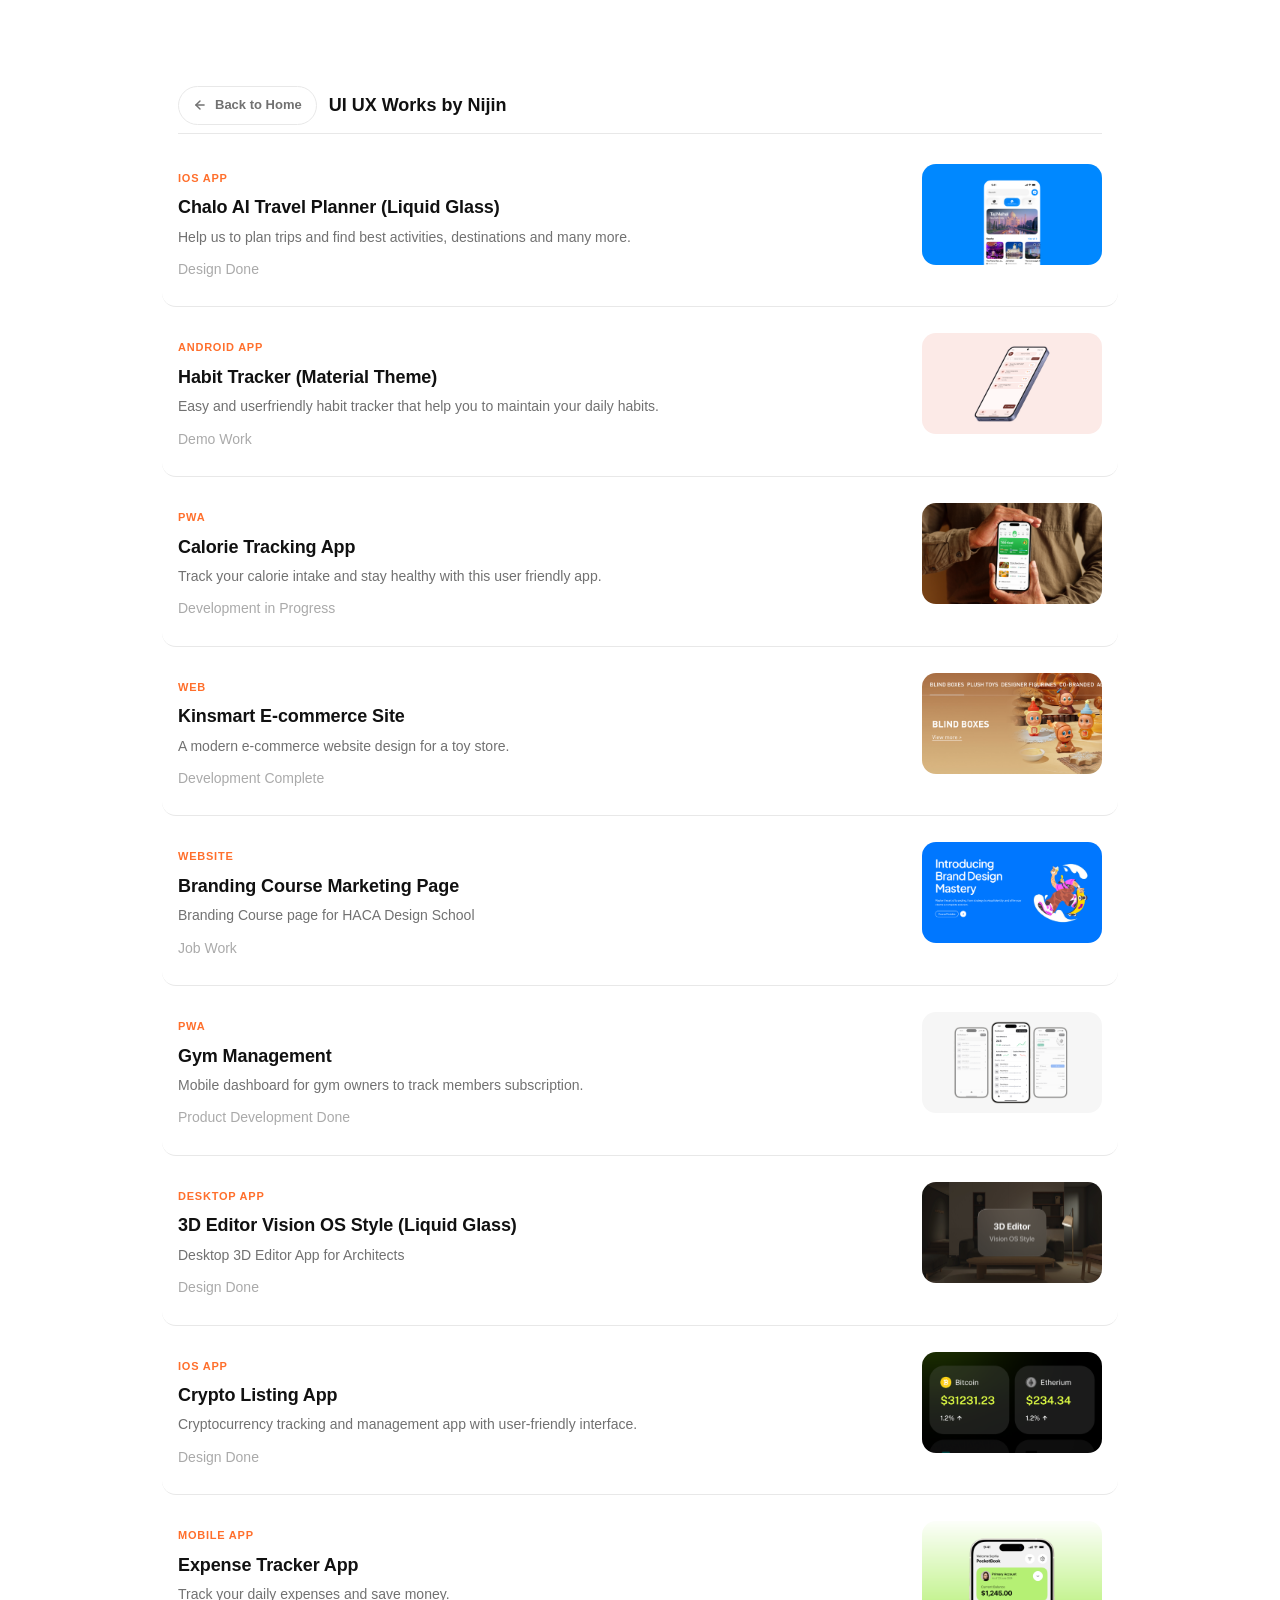
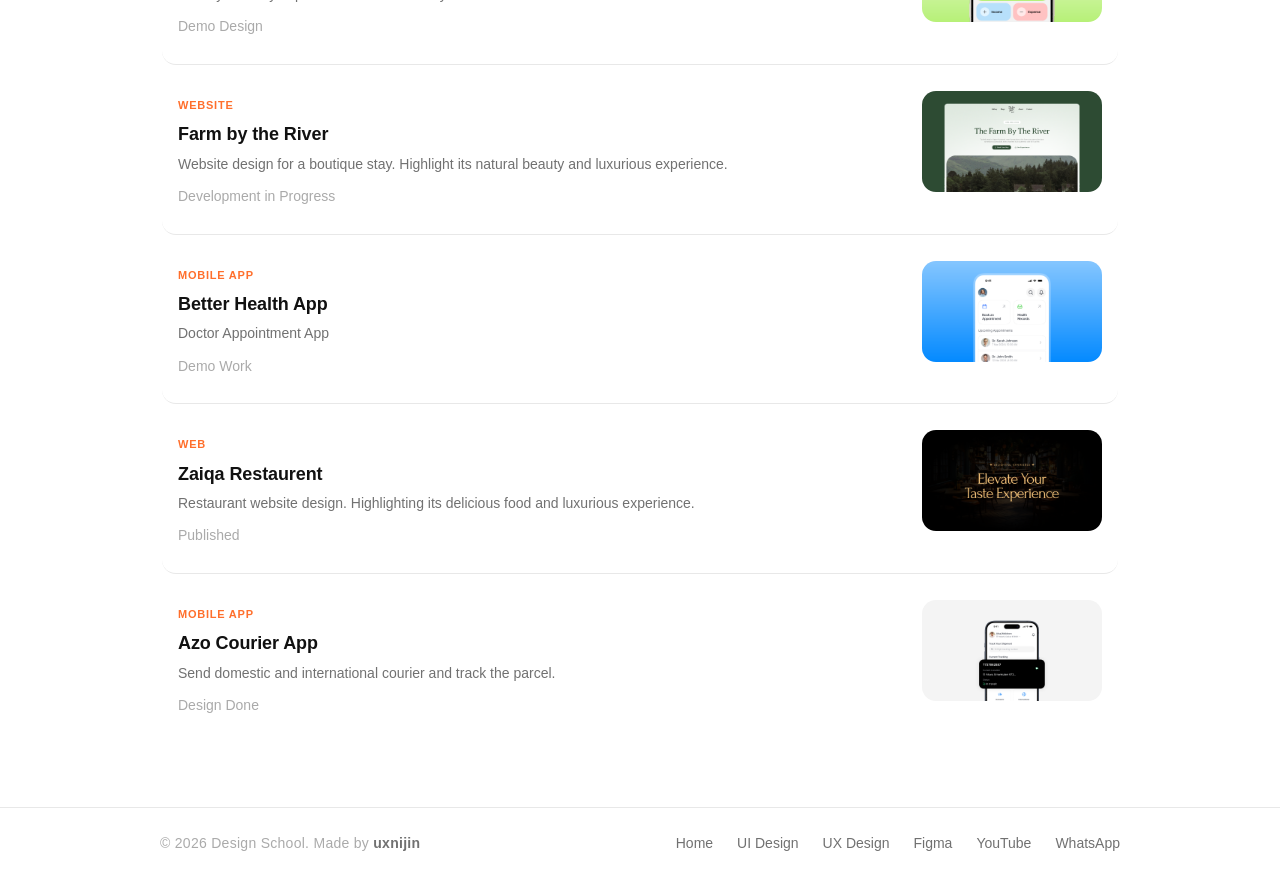
==== commit c8720eaa: "june18" ====
--- a/links.html
+++ b/links.html
@@ -12,8 +12,8 @@
     }
   </script>
   <meta name="description"
-    content="UI/UX design portfolio and case studies by Nijin (uxnijin) — Design School Malayalam.">
-  <title>UI UX Portfolio & Works | Design School Malayalam</title>
+    content="UI/UX design portfolio and case studies by Nijin (uxnijin) — Design School.">
+  <title>UI UX Portfolio & Works | Design School</title>
   <link rel="stylesheet" href="style.css">
   <link rel="icon" type="image/png" href="assets/logo.png">
   
@@ -22,11 +22,11 @@
   <meta property="og:site_name" content="Design School">
   <meta property="og:type" content="website">
   <meta property="og:url" content="https://designschool.site/links.html">
-  <meta property="og:title" content="UI UX Portfolio & Works | Design School Malayalam">
+  <meta property="og:title" content="UI UX Portfolio & Works | Design School">
   <meta property="og:description" content="Explore UI/UX design case studies and projects by Nijin (uxnijin).">
   <meta property="og:image" content="https://designschool.site/assets/logo.png">
   <meta name="twitter:card" content="summary_large_image">
-  <meta name="twitter:title" content="UI UX Portfolio & Works | Design School Malayalam">
+  <meta name="twitter:title" content="UI UX Portfolio & Works | Design School">
   <meta name="twitter:description" content="Explore UI/UX design case studies and projects by Nijin (uxnijin).">
   <meta name="twitter:image" content="https://designschool.site/assets/logo.png">
 </head>
@@ -60,7 +60,7 @@
 
   <footer class="footer">
     <div class="footer-inner">
-      <p class="footer-copy">© 2026 Design School Malayalam. Made by <a href="https://github.com/uxnijin" target="_blank" rel="noopener">uxnijin</a></p>
+      <p class="footer-copy">© 2026 Design School. Made by <a href="https://github.com/uxnijin" target="_blank" rel="noopener">uxnijin</a></p>
       <div class="footer-links">
         <a href="index.html">Home</a>
         <a href="index.html#cat=ui-design">UI Design</a>
--- a/style.css
+++ b/style.css
@@ -1,5 +1,5 @@
 /* ============================================================
-   DESIGN SCHOOL MALAYALAM — STYLES
+   DESIGN SCHOOL — STYLES
    ============================================================ */
 
 @import url('https://fonts.googleapis.com/css2?family=Google+Sans:ital,wght@0,400;0,500;0,600;0,700;1,400&family=Google+Sans+Display:wght@400;500;600;700&family=DM+Mono:wght@400;500;600&display=swap');
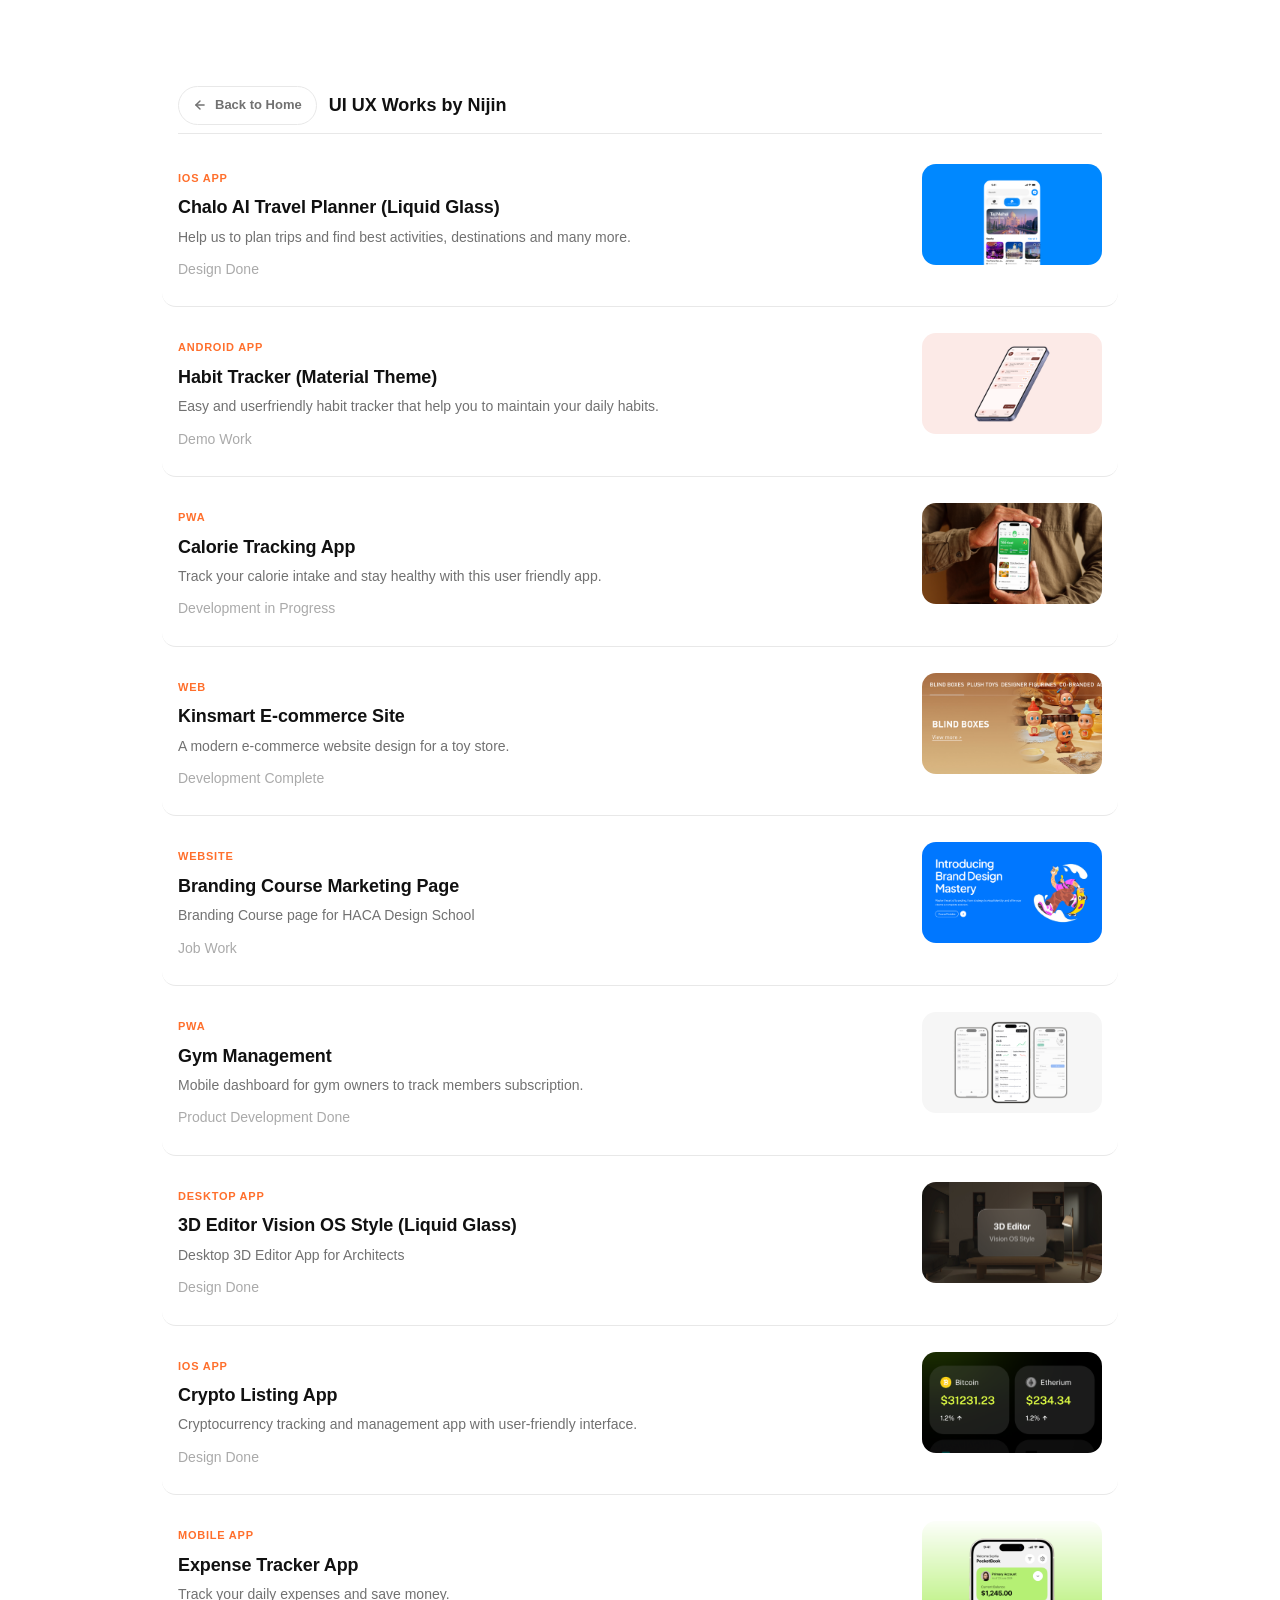
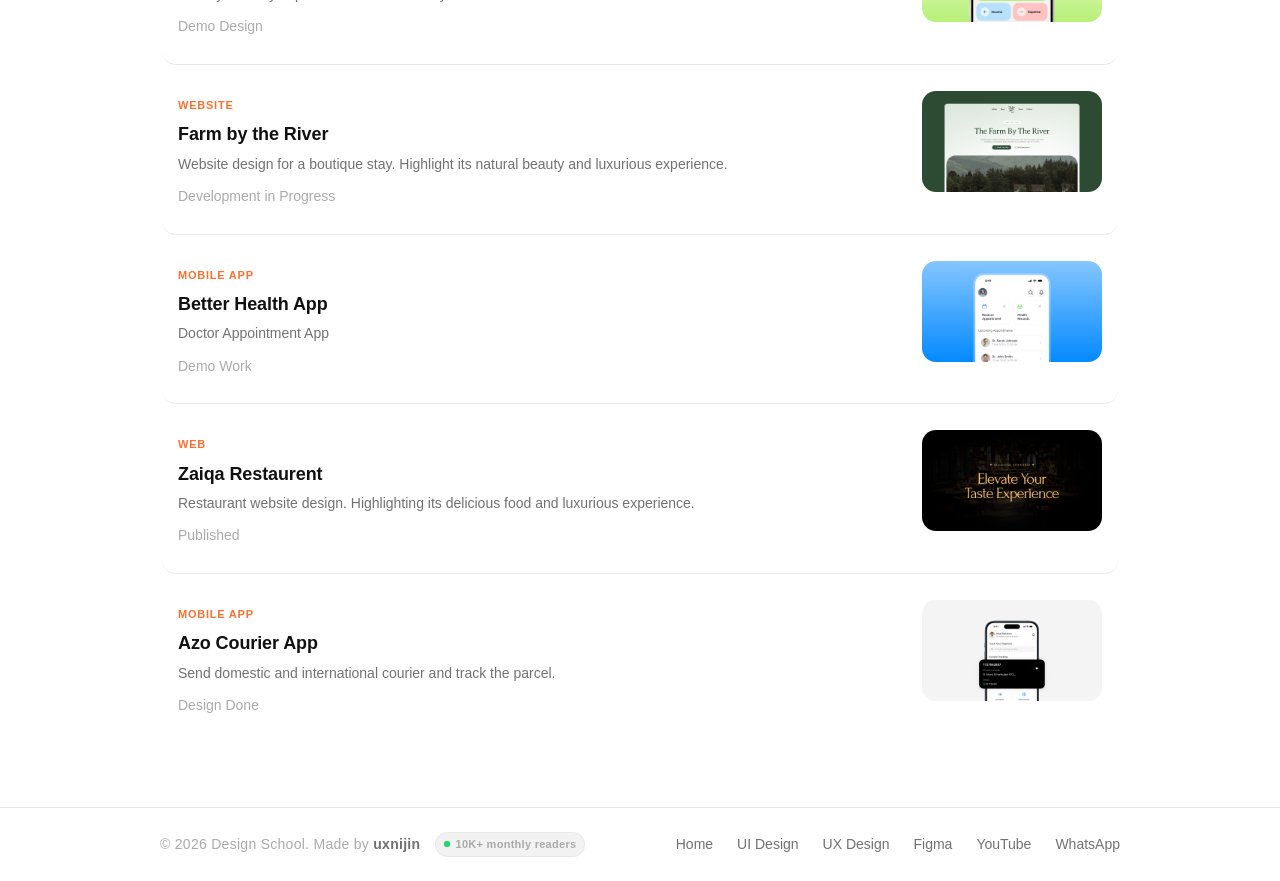
==== commit 7b304d5e: "june18" ====
--- a/links.html
+++ b/links.html
@@ -60,7 +60,13 @@
 
   <footer class="footer">
     <div class="footer-inner">
-      <p class="footer-copy">© 2026 Design School. Made by <a href="https://github.com/uxnijin" target="_blank" rel="noopener">uxnijin</a></p>
+      <p class="footer-copy">
+        © 2026 Design School. Made by <a href="https://github.com/uxnijin" target="_blank" rel="noopener">uxnijin</a>
+        <span class="footer-visitors" title="Approximate monthly visitors">
+          <span class="pulse-dot"></span>
+          10K+ monthly readers
+        </span>
+      </p>
       <div class="footer-links">
         <a href="index.html">Home</a>
         <a href="index.html#cat=ui-design">UI Design</a>
--- a/style.css
+++ b/style.css
@@ -411,11 +411,12 @@
   color: rgba(255, 255, 255, 0.9);
 }
 
-.btn-yt {
+.btn-dashboard-nav {
   display: flex;
   align-items: center;
   gap: 6px;
-  padding: 8px 16px;
+  padding: 0 16px;
+  height: 38px;
   background: var(--accent);
   color: #fff;
   border: none;
@@ -428,13 +429,13 @@
 }
 
 @media (hover: hover) {
-  .btn-yt:hover {
+  .btn-dashboard-nav:hover {
     background: var(--accent-hover);
     transform: translateY(-1px);
   }
 }
 
-.btn-yt svg {
+.btn-dashboard-nav svg {
   width: 14px;
   height: 14px;
   flex-shrink: 0;
@@ -1735,6 +1736,55 @@
     flex-direction: column;
     text-align: center;
     gap: 12px;
+  }
+}
+
+/* Footer Visitor Counter */
+.footer-visitors {
+  display: inline-flex;
+  align-items: center;
+  gap: 6px;
+  margin-left: 10px;
+  font-size: 11px;
+  color: var(--text-3);
+  background: var(--bg-3);
+  padding: 3px 8px;
+  border-radius: 12px;
+  border: 1px solid var(--border);
+  font-weight: 600;
+  vertical-align: middle;
+}
+
+.pulse-dot {
+  width: 6px;
+  height: 6px;
+  background-color: #25d366;
+  border-radius: 50%;
+  position: relative;
+  display: inline-block;
+}
+
+.pulse-dot::after {
+  content: '';
+  width: 100%;
+  height: 100%;
+  background-color: #25d366;
+  border-radius: 50%;
+  position: absolute;
+  top: 0;
+  left: 0;
+  animation: pulse 2s infinite;
+  opacity: 0.8;
+}
+
+@keyframes pulse {
+  0% {
+    transform: scale(1);
+    opacity: 0.8;
+  }
+  100% {
+    transform: scale(2.5);
+    opacity: 0;
   }
 }
 
@@ -1953,16 +2003,28 @@
     display: none;
   }
 
-  .btn-yt span {
+  .btn-dashboard-nav span {
     display: none;
   }
 
-  .btn-yt {
+  .btn-dashboard-nav {
     padding: 8px;
     border-radius: 50%;
     width: 36px;
     height: 36px;
     justify-content: center;
+  }
+
+  /* Override circular layout for the Sign In state on mobile to show text only */
+  .btn-dashboard-nav.auth-signed-out span {
+    display: inline !important;
+  }
+
+  .btn-dashboard-nav.auth-signed-out {
+    padding: 0 16px !important;
+    border-radius: 20px !important;
+    width: auto !important;
+    height: 38px !important;
   }
 
   .nav-search-wrapper {
@@ -2451,4 +2513,1644 @@
 
 .btn-clear-highlights:hover {
   background: var(--accent-hover);
+}
+
+/* ============================================================
+   PHASE 1: LEARNING PATH & PROGRESS TRACKING STYLES
+   ============================================================ */
+
+/* 1. Learning Dashboard Home Widget */
+.learning-dashboard {
+  background: var(--bg-2);
+  border: 1px solid var(--border);
+  border-radius: var(--radius);
+  padding: 24px;
+  margin-top: 24px;
+  margin-bottom: 12px;
+  box-shadow: 0 4px 20px rgba(0, 0, 0, 0.05);
+  transition: all var(--transition);
+}
+
+.learning-dashboard.empty {
+  padding: 20px 24px;
+  border: 1px solid var(--border);
+  background-color: var(--bg-1);
+  box-shadow: none;
+}
+
+.dashboard-header-simple h3 {
+  font-family: var(--font-display);
+  font-size: 18px;
+  font-weight: 700;
+  color: var(--text);
+  margin-bottom: 4px;
+}
+
+.dashboard-header-simple p {
+  font-size: 14px;
+  color: var(--text-2);
+  font-weight: 500;
+}
+
+.dashboard-inner-container {
+  display: flex;
+  flex-direction: column;
+  gap: 20px;
+}
+
+.dashboard-title-row {
+  display: flex;
+  justify-content: space-between;
+  align-items: center;
+  flex-wrap: wrap;
+  gap: 12px;
+  border-bottom: 1px solid var(--border);
+  padding-bottom: 14px;
+}
+
+.dashboard-title-row h3 {
+  font-family: var(--font-display);
+  font-size: 20px;
+  font-weight: 700;
+  color: var(--text);
+}
+
+.dashboard-overall-pill {
+  font-size: 13px;
+  font-weight: 600;
+  color: var(--accent);
+  background: var(--accent-tint);
+  padding: 4px 12px;
+  border-radius: 99px;
+}
+
+.dashboard-content-layout {
+  display: flex;
+  gap: 32px;
+}
+
+.dashboard-tracks {
+  flex: 1.2;
+  display: flex;
+  flex-direction: column;
+  gap: 16px;
+}
+
+.dashboard-cat-row {
+  display: flex;
+  flex-direction: column;
+  gap: 6px;
+}
+
+.dashboard-cat-info {
+  display: flex;
+  justify-content: space-between;
+  font-size: 14px;
+  font-weight: 600;
+}
+
+.dashboard-cat-title {
+  color: var(--text);
+}
+
+.dashboard-cat-meta {
+  color: var(--text-2);
+  font-size: 12.5px;
+}
+
+.dashboard-progress-bar-container {
+  height: 8px;
+  background: var(--bg-3);
+  border-radius: 99px;
+  overflow: hidden;
+  position: relative;
+}
+
+.dashboard-progress-bar-fill {
+  height: 100%;
+  background: linear-gradient(90deg, var(--accent) 0%, var(--accent-hover) 100%);
+  border-radius: 99px;
+  transition: width 0.6s cubic-bezier(0.16, 1, 0.3, 1);
+}
+
+.dashboard-vertical-divider {
+  width: 1px;
+  background: var(--border);
+  align-self: stretch;
+}
+
+.dashboard-badges-section {
+  flex: 1;
+  display: flex;
+  flex-direction: column;
+  gap: 12px;
+}
+
+.dashboard-badges-title {
+  font-size: 14px;
+  font-weight: 700;
+  color: var(--text-2);
+  text-transform: uppercase;
+  letter-spacing: 0.05em;
+}
+
+.dashboard-badges-grid {
+  display: grid;
+  grid-template-columns: repeat(4, 1fr);
+  gap: 12px;
+}
+
+/* Badge Showcase Styling */
+.badge-item {
+  position: relative;
+  display: flex;
+  flex-direction: column;
+  align-items: center;
+  cursor: help;
+}
+
+.badge-icon-wrapper {
+  width: 50px;
+  height: 50px;
+  border-radius: 12px;
+  display: flex;
+  align-items: center;
+  justify-content: center;
+  transition: all var(--transition);
+  background: var(--bg-3);
+  border: 1px solid var(--border);
+  box-shadow: 0 4px 10px rgba(0, 0, 0, 0.05);
+}
+
+.badge-icon {
+  font-size: 24px;
+  transition: transform var(--transition);
+}
+
+/* Locked badge state */
+.badge-item.locked .badge-icon-wrapper {
+  filter: grayscale(1) opacity(0.35);
+  background: var(--bg-2);
+  border-style: dashed;
+}
+
+/* Unlocked badge gradients and glows */
+.badge-item.unlocked:hover .badge-icon-wrapper {
+  transform: translateY(-3px) scale(1.05);
+}
+
+.badge-item.unlocked:hover .badge-icon {
+  transform: rotate(6deg) scale(1.1);
+}
+
+.badge-icon-wrapper.gradient-orange,
+.badge-icon-wrapper.gradient-green,
+.badge-icon-wrapper.gradient-blue,
+.badge-icon-wrapper.gradient-purple {
+  background: var(--bg-3);
+}
+
+.badge-item.unlocked .gradient-orange {
+  border: 2px solid #FF6F2C !important;
+  background: transparent !important;
+  color: #FF6F2C !important;
+  box-shadow: 0 8px 24px rgba(255, 111, 44, 0.15) !important;
+}
+
+.badge-item.unlocked .gradient-green {
+  border: 2px solid #10B981 !important;
+  background: transparent !important;
+  color: #10B981 !important;
+  box-shadow: 0 8px 24px rgba(16, 185, 129, 0.15) !important;
+}
+
+.badge-item.unlocked .gradient-blue {
+  border: 2px solid #3B82F6 !important;
+  background: transparent !important;
+  color: #3B82F6 !important;
+  box-shadow: 0 8px 24px rgba(59, 130, 246, 0.15) !important;
+}
+
+.badge-item.unlocked .gradient-purple {
+  border: 2px solid #8B5CF6 !important;
+  background: transparent !important;
+  color: #8B5CF6 !important;
+  box-shadow: 0 8px 24px rgba(139, 92, 246, 0.15) !important;
+}
+
+/* Tooltip on Hover */
+.badge-tooltip {
+  position: absolute;
+  bottom: 120%;
+  left: 50%;
+  transform: translateX(-50%) translateY(8px);
+  width: 180px;
+  background: var(--bg-2);
+  border: 1px solid var(--border);
+  box-shadow: 0 10px 30px rgba(0, 0, 0, 0.25);
+  border-radius: var(--radius-sm);
+  padding: 12px;
+  z-index: 100;
+  opacity: 0;
+  visibility: hidden;
+  transition: all 0.2s cubic-bezier(0.16, 1, 0.3, 1);
+  pointer-events: none;
+  text-align: center;
+}
+
+.badge-tooltip::after {
+  content: '';
+  position: absolute;
+  top: 100%;
+  left: 50%;
+  transform: translateX(-50%);
+  border: 6px solid transparent;
+  border-top-color: var(--bg-2);
+}
+
+.badge-tooltip::before {
+  content: '';
+  position: absolute;
+  top: 100%;
+  left: 50%;
+  transform: translateX(-50%);
+  border: 7px solid transparent;
+  border-top-color: var(--border);
+  z-index: -1;
+}
+
+.badge-item:hover .badge-tooltip {
+  opacity: 1;
+  visibility: visible;
+  transform: translateX(-50%) translateY(0);
+}
+
+.badge-tooltip-title {
+  font-size: 13.5px;
+  font-weight: 700;
+  color: var(--text);
+  margin-bottom: 4px;
+}
+
+.badge-tooltip-desc {
+  font-size: 11px;
+  font-weight: 500;
+  color: var(--text-2);
+  line-height: 1.4;
+  margin-bottom: 6px;
+}
+
+.badge-tooltip-status {
+  font-size: 10.5px;
+  font-weight: 600;
+}
+
+/* 2. Banner Progress inside Hero Banners */
+.banner-progress-container {
+  margin-top: 18px;
+  border-top: 1px solid rgba(255, 255, 255, 0.15);
+  padding-top: 14px;
+  max-width: 580px;
+}
+
+.banner-progress-info {
+  display: flex;
+  justify-content: space-between;
+  font-size: 12.5px;
+  font-weight: 600;
+  color: rgba(255, 255, 255, 0.9);
+  margin-bottom: 6px;
+}
+
+.banner-progress-info strong {
+  color: #ffffff;
+}
+
+.banner-progress-track {
+  height: 6px;
+  background: rgba(255, 255, 255, 0.2);
+  border-radius: 99px;
+  overflow: hidden;
+}
+
+.banner-progress-fill {
+  height: 100%;
+  background: #ffffff;
+  border-radius: 99px;
+  transition: width 0.6s cubic-bezier(0.16, 1, 0.3, 1);
+  box-shadow: 0 0 8px rgba(255, 255, 255, 0.5);
+}
+
+/* 3. Article Completion Toggle Card styling */
+.completion-card {
+  background: var(--bg-2);
+  border: 1px solid var(--border);
+  border-radius: var(--radius);
+  padding: 24px;
+  margin-top: 36px;
+  margin-bottom: 24px;
+  box-shadow: 0 4px 20px rgba(0, 0, 0, 0.03);
+}
+
+.completion-card-inner {
+  display: flex;
+  justify-content: space-between;
+  align-items: center;
+  flex-wrap: wrap;
+  gap: 16px;
+}
+
+.completion-info {
+  flex: 1;
+  min-width: 260px;
+}
+
+.completion-title {
+  font-family: var(--font-display);
+  font-size: 17px;
+  font-weight: 700;
+  color: var(--text);
+  margin-bottom: 4px;
+}
+
+.completion-desc {
+  font-size: 13.5px;
+  color: var(--text-2);
+  font-weight: 500;
+  line-height: 1.4;
+}
+
+.btn-completion-toggle {
+  display: inline-flex;
+  align-items: center;
+  gap: 10px;
+  padding: 12px 24px;
+  background: transparent;
+  color: var(--text-2);
+  border: 1.5px solid var(--border);
+  border-radius: 99px;
+  font-size: 14px;
+  font-weight: 700;
+  transition: all 0.25s cubic-bezier(0.16, 1, 0.3, 1);
+  cursor: pointer;
+  outline: none;
+}
+
+.btn-completion-toggle:hover:not(.completed) {
+  color: var(--text);
+  border-color: var(--text-3);
+  background: var(--bg-3);
+  transform: translateY(-1px);
+}
+
+/* Completed Active State */
+.btn-completion-toggle.completed {
+  background: var(--accent);
+  border-color: var(--accent);
+  color: #ffffff;
+  box-shadow: 0 6px 20px rgba(255, 111, 44, 0.25);
+}
+
+.btn-completion-toggle.completed:hover {
+  background: var(--accent-hover);
+  border-color: var(--accent-hover);
+  color: #ffffff;
+  box-shadow: 0 8px 24px rgba(255, 111, 44, 0.35);
+  transform: translateY(-1px);
+}
+
+.completion-icon {
+  width: 18px;
+  height: 18px;
+  position: relative;
+  display: flex;
+  align-items: center;
+  justify-content: center;
+}
+
+.circle-svg {
+  width: 100%;
+  height: 100%;
+  transform: rotate(-90deg);
+}
+
+.circle-bg {
+  fill: none;
+  stroke: var(--border);
+  stroke-width: 3.5px;
+  transition: stroke var(--transition);
+}
+
+.circle-check {
+  fill: none;
+  stroke: transparent;
+  stroke-width: 4px;
+  stroke-linecap: round;
+  stroke-linejoin: round;
+  transition: stroke var(--transition);
+}
+
+/* Completed check animations */
+.btn-completion-toggle.completed .circle-bg {
+  stroke: rgba(255, 255, 255, 0.3);
+}
+
+.btn-completion-toggle.completed .circle-check {
+  stroke: #ffffff;
+  stroke-dasharray: 22;
+  stroke-dashoffset: 22;
+  animation: drawCheck 0.35s ease forwards 0.15s;
+}
+
+@keyframes drawCheck {
+  to {
+    stroke-dashoffset: 0;
+  }
+}
+
+/* Responsive Dashboard & Completion Card Adjustments */
+@media (max-width: 820px) {
+  .dashboard-content-layout {
+    flex-direction: column;
+    gap: 24px;
+  }
+  .dashboard-vertical-divider {
+    display: none;
+  }
+  .dashboard-badges-grid {
+    grid-template-columns: repeat(4, 1fr);
+  }
+}
+
+@media (max-width: 480px) {
+  .dashboard-badges-grid {
+    grid-template-columns: repeat(2, 1fr);
+  }
+  .completion-card-inner {
+    flex-direction: column;
+    align-items: stretch;
+  }
+  .btn-completion-toggle {
+    justify-content: center;
+  }
+}
+
+/* ============================================================
+   REFACTOR: COMPACT DASHBOARD & DEDICATED DASHBOARD PAGE
+   ============================================================ */
+
+/* Compact Dashboard Row on Homepage */
+.learning-dashboard.compact {
+  cursor: pointer;
+  padding: 16px 20px;
+  background: var(--bg-2);
+  border: 1px solid var(--border);
+  box-shadow: 0 4px 15px rgba(0, 0, 0, 0.04);
+}
+
+.learning-dashboard.compact:hover {
+  border-color: var(--accent);
+  background: var(--accent-tint);
+  transform: translateY(-1px);
+}
+
+.dashboard-compact-inner {
+  display: flex;
+  flex-direction: column;
+  gap: 12px;
+}
+
+.dashboard-compact-info-row {
+  display: flex;
+  justify-content: space-between;
+  align-items: center;
+}
+
+.dashboard-compact-text {
+  display: flex;
+  align-items: center;
+  gap: 12px;
+}
+
+.dashboard-compact-badge {
+  font-size: 11px;
+  font-weight: 700;
+  text-transform: uppercase;
+  color: var(--accent);
+  background: var(--accent-tint);
+  padding: 2px 8px;
+  border-radius: 99px;
+  letter-spacing: 0.05em;
+}
+
+.dashboard-compact-stats {
+  font-size: 13.5px;
+  font-weight: 600;
+  color: var(--text);
+}
+
+.dashboard-compact-link {
+  font-size: 12.5px;
+  font-weight: 700;
+  color: var(--accent);
+  transition: transform var(--transition);
+}
+
+.learning-dashboard.compact:hover .dashboard-compact-link {
+  transform: translateX(3px);
+}
+
+.dashboard-compact-progress-container {
+  display: flex;
+  align-items: center;
+  gap: 12px;
+  position: relative;
+  height: 6px;
+  background: var(--bg-3);
+  border-radius: 99px;
+  overflow: visible;
+}
+
+.dashboard-compact-progress-fill {
+  height: 100%;
+  background: linear-gradient(90deg, var(--accent) 0%, var(--accent-hover) 100%);
+  border-radius: 99px;
+  transition: width 0.6s cubic-bezier(0.16, 1, 0.3, 1);
+}
+
+.dashboard-compact-percent {
+  font-family: var(--font-mono);
+  font-size: 11px;
+  font-weight: 600;
+  color: var(--text-2);
+  position: absolute;
+  right: 0;
+  top: -24px;
+}
+
+/* Dedicated Dashboard Page Completed List */
+.completed-articles-list-container {
+  display: flex;
+  flex-direction: column;
+  gap: 10px;
+  margin-top: 16px;
+  margin-bottom: 40px;
+}
+
+.completed-article-row {
+  display: flex;
+  justify-content: space-between;
+  align-items: center;
+  padding: 14px 18px;
+  background: var(--bg-2);
+  border: 1px solid var(--border);
+  border-radius: var(--radius-sm);
+  cursor: pointer;
+  transition: all var(--transition);
+}
+
+.completed-article-row:hover {
+  border-color: var(--accent);
+  background: var(--accent-tint);
+  transform: translateY(-1px);
+}
+
+.completed-article-title-col {
+  display: flex;
+  align-items: center;
+  gap: 12px;
+}
+
+.completed-checkmark-badge {
+  display: flex;
+  align-items: center;
+  justify-content: center;
+  width: 20px;
+  height: 20px;
+  border-radius: 50%;
+  background: var(--accent);
+  color: #ffffff;
+  font-size: 11px;
+  font-weight: 800;
+}
+
+.completed-article-title {
+  font-size: 14.5px;
+  font-weight: 600;
+  color: var(--text);
+}
+
+.completed-article-date {
+  font-size: 12px;
+  color: var(--text-3);
+  font-family: var(--font-mono);
+}
+
+.completed-articles-empty {
+  padding: 24px;
+  background: var(--bg-2);
+  border: 1px dashed var(--border);
+  border-radius: var(--radius-sm);
+  text-align: center;
+  color: var(--text-2);
+  font-size: 14px;
+  font-weight: 500;
+}
+
+/* ============================================================
+   UI/UX QUIZ ARENA (GAMIFIED HUB) STYLING
+   ============================================================ */
+
+.quiz-arena-grid {
+  display: grid;
+  grid-template-columns: repeat(auto-fit, minmax(290px, 1fr));
+  gap: 20px;
+  margin-top: 20px;
+  margin-bottom: 32px;
+}
+
+.quiz-track-card {
+  background: var(--bg-2);
+  border: 1px solid var(--border);
+  border-radius: var(--radius);
+  padding: 24px;
+  display: flex;
+  flex-direction: column;
+  justify-content: space-between;
+  transition: border-color var(--transition), transform var(--transition), background var(--transition);
+  min-height: 250px;
+}
+
+@media (hover: hover) {
+  .quiz-track-card {
+    cursor: pointer;
+  }
+  .quiz-track-card:hover {
+    border-color: var(--accent);
+    background: var(--accent-tint);
+    transform: translateY(-2px);
+  }
+}
+
+.quiz-track-header {
+  display: flex;
+  justify-content: space-between;
+  align-items: center;
+  margin-bottom: 16px;
+}
+
+.quiz-track-icon-wrapper {
+  width: 44px;
+  height: 44px;
+  border-radius: 12px;
+  display: flex;
+  align-items: center;
+  justify-content: center;
+  font-size: 20px;
+  color: #ffffff;
+}
+
+.gradient-orange {
+  background: linear-gradient(135deg, #FF6F2C, #FF9E67);
+}
+
+.gradient-blue {
+  background: linear-gradient(135deg, #3B82F6, #60A5FA);
+}
+
+.gradient-green {
+  background: linear-gradient(135deg, #10B981, #34D399);
+}
+
+.gradient-purple {
+  background: linear-gradient(135deg, #8B5CF6, #A78BFA);
+}
+
+.quiz-track-score-pill {
+  font-size: 11px;
+  background: var(--bg-3);
+  padding: 4px 10px;
+  border-radius: 99px;
+  border: 1px solid var(--border);
+  color: var(--text-2);
+  font-weight: 500;
+}
+
+.quiz-track-body {
+  margin-bottom: 20px;
+  flex-grow: 1;
+}
+
+.quiz-track-title {
+  font-family: var(--font-display);
+  font-size: 18px;
+  font-weight: 700;
+  color: var(--text);
+  margin-bottom: 8px;
+}
+
+.quiz-track-desc {
+  font-size: 13.5px;
+  color: var(--text-2);
+  line-height: 1.5;
+}
+
+.quiz-track-footer {
+  display: flex;
+  justify-content: space-between;
+  align-items: center;
+  margin-top: auto;
+  border-top: 1px solid var(--border);
+  padding-top: 16px;
+}
+
+.quiz-track-qcount {
+  font-size: 13px;
+  color: var(--text-3);
+  font-weight: 500;
+}
+
+.btn-start-quiz {
+  background: var(--accent);
+  color: #ffffff;
+  border: none;
+  border-radius: 8px;
+  padding: 8px 16px;
+  font-size: 13px;
+  font-weight: 700;
+  cursor: pointer;
+  transition: background 0.2s, transform 0.1s;
+}
+
+.btn-start-quiz:hover {
+  background: var(--accent-hover);
+}
+
+.btn-start-quiz:active {
+  transform: scale(0.96);
+}
+
+/* --- ACTIVE PLAY BOX --- */
+
+.quiz-play-box {
+  background: transparent;
+  border: none;
+  border-radius: 0;
+  padding: 0;
+  margin-top: 20px;
+  margin-bottom: 32px;
+  position: relative;
+  overflow: hidden;
+}
+
+.quiz-play-header {
+  display: flex;
+  justify-content: space-between;
+  align-items: center;
+  margin-bottom: 16px;
+}
+
+.quiz-play-track-title {
+  font-family: var(--font-display);
+  font-size: 14px;
+  font-weight: 700;
+  color: var(--text-2);
+  text-transform: uppercase;
+  letter-spacing: 0.05em;
+}
+
+.quiz-play-progress-text {
+  font-size: 13px;
+  color: var(--text-3);
+}
+
+.quiz-play-progress-track {
+  width: 100%;
+  height: 6px;
+  background: var(--bg-3);
+  border-radius: 99px;
+  margin-bottom: 24px;
+  overflow: hidden;
+}
+
+.quiz-play-progress-fill {
+  height: 100%;
+  background: linear-gradient(90deg, var(--accent), #FF9E67);
+  border-radius: 99px;
+  transition: width 0.3s ease;
+}
+
+.quiz-play-question-container {
+  margin-bottom: 24px;
+}
+
+.quiz-play-question {
+  font-family: var(--font);
+  font-size: 20px;
+  font-weight: 700;
+  color: var(--text);
+  line-height: 1.4;
+}
+
+.quiz-play-options {
+  display: flex;
+  flex-direction: column;
+  gap: 12px;
+  margin-bottom: 24px;
+}
+
+.quiz-play-option {
+  display: flex;
+  align-items: center;
+  gap: 14px;
+  width: 100%;
+  padding: 16px 20px;
+  background: var(--bg-3);
+  border: 1px solid var(--border);
+  border-radius: var(--radius-sm);
+  color: var(--text);
+  font-family: var(--font);
+  font-size: 15.5px;
+  font-weight: 600;
+  text-align: left;
+  cursor: pointer;
+  transition: all 0.2s cubic-bezier(0.4, 0, 0.2, 1);
+}
+
+.quiz-play-option:hover:not(:disabled) {
+  background: var(--bg-4);
+  border-color: var(--text-3);
+  transform: translateX(6px);
+}
+
+.quiz-play-letter {
+  display: flex;
+  align-items: center;
+  justify-content: center;
+  width: 28px;
+  height: 28px;
+  border-radius: 50%;
+  background: var(--bg-4);
+  color: var(--text-2);
+  font-size: 13px;
+  font-weight: 700;
+  flex-shrink: 0;
+  transition: background 0.2s, color 0.2s;
+}
+
+.quiz-play-option:hover:not(:disabled) .quiz-play-letter {
+  background: var(--text-2);
+  color: var(--bg);
+}
+
+/* Correct / Incorrect states */
+.quiz-play-option.correct {
+  background: rgba(16, 185, 129, 0.12) !important;
+  border-color: #10b981 !important;
+  color: #10b981 !important;
+  animation: pop 0.4s cubic-bezier(0.175, 0.885, 0.32, 1.275);
+}
+
+@media (prefers-color-scheme: dark) {
+  .quiz-play-option.correct {
+    color: #34d399 !important;
+  }
+}
+
+.quiz-play-option.correct .quiz-play-letter {
+  background: #10b981 !important;
+  color: #ffffff !important;
+}
+
+.quiz-play-option.incorrect {
+  background: rgba(239, 68, 68, 0.12) !important;
+  border-color: #ef4444 !important;
+  color: #ef4444 !important;
+  animation: shake 0.4s ease-in-out;
+}
+
+@media (prefers-color-scheme: dark) {
+  .quiz-play-option.incorrect {
+    color: #f87171 !important;
+  }
+}
+
+.quiz-play-option.incorrect .quiz-play-letter {
+  background: #ef4444 !important;
+  color: #ffffff !important;
+}
+
+.quiz-play-option:disabled {
+  cursor: not-allowed;
+  opacity: 0.8;
+}
+
+.quiz-play-feedback {
+  margin-top: 24px;
+  padding-top: 24px;
+  border-top: 1px dashed var(--border);
+  animation: slideDown 0.35s cubic-bezier(0.4, 0, 0.2, 1);
+}
+
+.quiz-play-feedback-status {
+  font-size: 15px;
+  margin-bottom: 12px;
+}
+
+.quiz-play-explanation {
+  font-size: 14.5px;
+  line-height: 1.6;
+  color: var(--text-2);
+  margin-bottom: 20px;
+}
+
+.btn-quiz-next {
+  background: var(--accent);
+  color: #ffffff;
+  border: none;
+  border-radius: 8px;
+  padding: 10px 20px;
+  font-size: 14.5px;
+  font-weight: 700;
+  cursor: pointer;
+  transition: background 0.2s, transform 0.1s;
+  display: inline-flex;
+  align-items: center;
+  justify-content: center;
+}
+
+.btn-quiz-next:hover {
+  background: var(--accent-hover);
+}
+
+.btn-quiz-next:active {
+  transform: scale(0.97);
+}
+
+/* --- RESULTS SCREEN --- */
+
+.quiz-results-box {
+  background: transparent;
+  border: none;
+  border-radius: 0;
+  padding: 0;
+  margin-top: 20px;
+  margin-bottom: 32px;
+  position: relative;
+  overflow: hidden;
+  display: flex;
+  flex-direction: column;
+  align-items: center;
+  text-align: center;
+}
+
+.results-header-section {
+  margin-bottom: 24px;
+}
+
+.results-main-title {
+  font-family: var(--font-display);
+  font-size: 26px;
+  font-weight: 800;
+  color: var(--text);
+  margin-bottom: 6px;
+}
+
+.results-subtitle {
+  font-size: 15px;
+  color: var(--text-2);
+  font-weight: 600;
+}
+
+.results-score-circle-container {
+  position: relative;
+  width: 140px;
+  height: 140px;
+  margin-bottom: 24px;
+}
+
+.results-score-circle-svg {
+  width: 100%;
+  height: 100%;
+  transform: rotate(-90deg);
+}
+
+.results-circle-bg {
+  fill: none;
+  stroke: var(--bg-3);
+  stroke-width: 8px;
+}
+
+.results-circle-fill {
+  fill: none;
+  stroke: var(--accent);
+  stroke-width: 8px;
+  stroke-linecap: round;
+  transition: stroke-dashoffset 1s ease-out;
+}
+
+.results-score-text {
+  position: absolute;
+  top: 0;
+  left: 0;
+  width: 100%;
+  height: 100%;
+  display: flex;
+  flex-direction: column;
+  align-items: center;
+  justify-content: center;
+}
+
+.score-percent {
+  font-size: 28px;
+  font-weight: 800;
+  color: var(--text);
+}
+
+.score-fraction {
+  font-size: 11px;
+  color: var(--text-3);
+  font-weight: 600;
+  margin-top: 2px;
+}
+
+.results-badge-callout {
+  display: flex;
+  align-items: center;
+  gap: 16px;
+  padding: 16px 20px;
+  border-radius: var(--radius-sm);
+  background: var(--bg-2);
+  border: 1px solid var(--border);
+  text-align: left;
+  max-width: 480px;
+  width: 100%;
+  margin-bottom: 32px;
+  transition: transform 0.2s;
+}
+
+.results-badge-callout:hover {
+  transform: scale(1.01);
+}
+
+
+
+.callout-icon {
+  font-size: 24px;
+  display: flex;
+  align-items: center;
+  justify-content: center;
+  flex-shrink: 0;
+}
+
+.callout-content {
+  display: flex;
+  flex-direction: column;
+  gap: 6px;
+}
+
+.callout-text {
+  font-size: 13.5px;
+  line-height: 1.5;
+  color: var(--text-2);
+  margin: 0;
+}
+
+.callout-text strong {
+  color: var(--text);
+  font-weight: 700;
+}
+
+.new-highscore-badge {
+  font-size: 9px;
+  font-weight: 700;
+  text-transform: uppercase;
+  letter-spacing: 0.08em;
+  background: var(--accent-tint);
+  border: 1px solid rgba(255, 111, 44, 0.3);
+  color: var(--accent);
+  padding: 3px 8px;
+  border-radius: 99px;
+  display: inline-block;
+  align-self: flex-start;
+}
+
+.results-action-row {
+  display: flex;
+  gap: 16px;
+  margin-bottom: 40px;
+  width: 100%;
+  max-width: 360px;
+}
+
+.btn-results-action {
+  flex: 1;
+  padding: 12px 20px;
+  border-radius: 99px;
+  font-size: 14.5px;
+  font-weight: 700;
+  cursor: pointer;
+  transition: all 0.2s;
+  text-align: center;
+}
+
+.btn-results-action.primary {
+  background: var(--accent);
+  color: #ffffff;
+  border: none;
+}
+
+.btn-results-action.primary:hover {
+  background: var(--accent-hover);
+}
+
+.btn-results-action.secondary {
+  background: transparent;
+  border: 1px solid var(--border);
+  color: var(--text-2);
+}
+
+.btn-results-action.secondary:hover {
+  background: var(--bg-3);
+  border-color: var(--text-3);
+  color: var(--text);
+}
+
+.results-breakdown-title {
+  font-family: var(--font-display);
+  font-size: 15px;
+  font-weight: 700;
+  color: var(--text-2);
+  margin-top: 32px;
+  margin-bottom: 12px;
+  align-self: flex-start;
+  text-align: left;
+}
+
+.results-summary-list {
+  width: 100%;
+  display: flex;
+  flex-direction: column;
+  gap: 8px;
+}
+
+.quiz-summary-row {
+  display: flex;
+  gap: 12px;
+  padding: 10px 14px;
+  background: var(--bg-3);
+  border: 1px solid var(--border);
+  border-radius: var(--radius-sm);
+  text-align: left;
+}
+
+.quiz-summary-row.correct {
+  border-left: 3px solid #10b981;
+}
+
+.quiz-summary-row.incorrect {
+  border-left: 3px solid #ef4444;
+}
+
+.summary-status-icon {
+  display: flex;
+  align-items: center;
+  justify-content: center;
+  width: 18px;
+  height: 18px;
+  border-radius: 50%;
+  font-size: 10px;
+  font-weight: 800;
+  flex-shrink: 0;
+  margin-top: 1px;
+}
+
+.quiz-summary-row.correct .summary-status-icon {
+  background: rgba(16, 185, 129, 0.2);
+  color: #10b981;
+}
+
+.quiz-summary-row.incorrect .summary-status-icon {
+  background: rgba(239, 68, 68, 0.2);
+  color: #ef4444;
+}
+
+.summary-details {
+  flex: 1;
+}
+
+.summary-question {
+  font-size: 13px;
+  font-weight: 600;
+  color: var(--text);
+  margin-bottom: 4px;
+}
+
+.summary-explanation {
+  font-size: 11.5px;
+  line-height: 1.5;
+  color: var(--text-3);
+}
+
+/* --- FOCUSED QUIZ PAGE MODE --- */
+
+.dashboard-page-layout.quiz-active-mode .layout-left,
+.dashboard-page-layout.quiz-active-mode .header-navigation-row,
+.dashboard-page-layout.quiz-active-mode .subcategory-banner,
+.dashboard-page-layout.quiz-active-mode .learning-dashboard,
+.dashboard-page-layout.quiz-active-mode .section-title-article,
+.dashboard-page-layout.quiz-active-mode .section-divider,
+.dashboard-page-layout.quiz-active-mode .completed-articles-list-container {
+  display: none !important;
+}
+
+@media (min-width: 1024px) {
+  .dashboard-page-layout.quiz-active-mode {
+    grid-template-columns: 1fr !important;
+    max-width: 720px !important;
+    margin: 0 auto;
+    padding-top: 40px;
+  }
+}
+
+/* Exit button inside play box */
+.btn-quiz-exit-icon {
+  background: transparent;
+  border: none;
+  color: var(--text-3);
+  cursor: pointer;
+  padding: 4px;
+  border-radius: 6px;
+  display: flex;
+  align-items: center;
+  justify-content: center;
+  transition: all 0.2s;
+}
+
+.btn-quiz-exit-icon:hover {
+  background: var(--bg-3);
+  color: var(--text-2);
+}
+
+.btn-quiz-exit-icon svg {
+  width: 20px;
+  height: 20px;
+}
+
+.quiz-play-header-left {
+  display: flex;
+  flex-direction: column;
+  gap: 4px;
+}
+
+/* Chevron icon inside next button */
+.btn-quiz-next .chevron-icon {
+  width: 16px;
+  height: 16px;
+  margin-left: 6px;
+  display: inline-block;
+  vertical-align: middle;
+  transition: transform 0.2s;
+}
+
+.btn-quiz-next:hover .chevron-icon {
+  transform: translateX(3px);
+}
+
+/* --- CONFETTI ANIMATION --- */
+
+.confetti-container {
+  position: absolute;
+  top: 0;
+  left: 0;
+  width: 100%;
+  height: 100%;
+  pointer-events: none;
+  overflow: hidden;
+}
+
+.confetti-particle {
+  position: absolute;
+  width: 8px;
+  height: 8px;
+  border-radius: 2px;
+  top: -10px;
+  opacity: 0.8;
+  animation: flyConfetti 3s ease-in-out infinite;
+}
+
+@keyframes flyConfetti {
+  0% {
+    transform: translateY(0) rotate(0deg);
+    opacity: 1;
+  }
+  100% {
+    transform: translateY(450px) rotate(720deg);
+    opacity: 0;
+  }
+}
+
+/* --- DESIGN BADGES UPGRADED ICONS --- */
+
+.badge-svg-icon {
+  width: 22px;
+  height: 22px;
+  stroke: currentColor;
+  transition: transform var(--transition);
+  display: block;
+}
+
+.badge-item.unlocked .gradient-orange {
+  color: #FF6F2C !important;
+}
+
+.badge-item.unlocked .gradient-green {
+  color: #10B981 !important;
+}
+
+.badge-item.unlocked .gradient-blue {
+  color: #3B82F6 !important;
+}
+
+.badge-item.unlocked .gradient-purple {
+  color: #8B5CF6 !important;
+}
+
+/* Figma logo fill styling */
+.badge-svg-icon.figma-svg {
+  width: 15px;
+  height: 22.5px;
+  stroke: currentColor;
+  stroke-width: 3.5px;
+  fill: none;
+}
+
+/* --- HOME PAGE COMPACT PROGRESS CARD BADGES --- */
+
+.dashboard-compact-badges-row {
+  display: flex;
+  align-items: center;
+  gap: 12px;
+  margin-top: 16px;
+  border-top: 1px solid var(--border);
+  padding-top: 12px;
+}
+
+.compact-badges-label {
+  font-size: 12px;
+  font-weight: 600;
+  color: var(--text-2);
+}
+
+.compact-badges-list {
+  display: flex;
+  gap: 8px;
+  align-items: center;
+}
+
+.compact-badge-item {
+  width: 32px;
+  height: 32px;
+  border-radius: 8px;
+  display: flex;
+  align-items: center;
+  justify-content: center;
+  border: 1px solid var(--border);
+  transition: transform 0.2s;
+}
+
+@media (hover: hover) {
+  .compact-badge-item:hover {
+    transform: scale(1.1);
+  }
+}
+
+.compact-badge-item.gradient-orange {
+  border: 2.2px solid #FF6F2C !important;
+  background: transparent !important;
+  color: #FF6F2C !important;
+  box-shadow: 0 4px 14px rgba(255, 111, 44, 0.15) !important;
+}
+
+.compact-badge-item.gradient-green {
+  border: 2.2px solid #10B981 !important;
+  background: transparent !important;
+  color: #10B981 !important;
+  box-shadow: 0 4px 14px rgba(16, 185, 129, 0.15) !important;
+}
+
+.compact-badge-item.gradient-blue {
+  border: 2.2px solid #3B82F6 !important;
+  background: transparent !important;
+  color: #3B82F6 !important;
+  box-shadow: 0 4px 14px rgba(59, 130, 246, 0.15) !important;
+}
+
+.compact-badge-item.gradient-purple {
+  border: 2.2px solid #8B5CF6 !important;
+  background: transparent !important;
+  color: #8B5CF6 !important;
+  box-shadow: 0 4px 14px rgba(139, 92, 246, 0.15) !important;
+}
+
+.compact-badge-item svg {
+  width: 16px !important;
+  height: 16px !important;
+  stroke-width: 2.2px !important;
+}
+
+.compact-badge-item .figma-svg {
+  width: 11px !important;
+  height: 16.5px !important;
+}
+
+/* ============================================================
+   FIREBASE AUTH BANNER
+   ============================================================ */
+
+.auth-banner-card {
+  display: flex;
+  align-items: center;
+  justify-content: space-between;
+  padding: 20px 24px;
+  background: rgba(255, 255, 255, 0.03);
+  backdrop-filter: blur(16px);
+  -webkit-backdrop-filter: blur(16px);
+  border: 1px solid var(--border);
+  border-radius: var(--radius);
+  margin-top: 24px;
+  margin-bottom: 24px;
+  gap: 16px;
+}
+
+.auth-banner-left {
+  display: flex;
+  align-items: center;
+  gap: 16px;
+}
+
+.auth-banner-icon {
+  font-size: 24px;
+  width: 48px;
+  height: 48px;
+  border-radius: 50%;
+  background: var(--accent-tint);
+  display: flex;
+  align-items: center;
+  justify-content: center;
+  flex-shrink: 0;
+}
+
+.auth-banner-info {
+  display: flex;
+  flex-direction: column;
+  gap: 4px;
+}
+
+.auth-banner-title {
+  font-size: 16px;
+  font-weight: 700;
+  color: var(--text);
+}
+
+.auth-banner-desc {
+  font-size: 13px;
+  font-weight: 500;
+  color: var(--text-2);
+  line-height: 1.4;
+}
+
+.auth-avatar {
+  width: 48px;
+  height: 48px;
+  border-radius: 50%;
+  object-fit: cover;
+  border: 2px solid var(--accent);
+  box-shadow: 0 0 12px rgba(255, 111, 44, 0.2);
+  flex-shrink: 0;
+}
+
+.auth-avatar-letter {
+  width: 48px;
+  height: 48px;
+  border-radius: 50%;
+  background: var(--accent);
+  color: #fff;
+  font-size: 20px;
+  font-weight: 700;
+  display: flex;
+  align-items: center;
+  justify-content: center;
+  box-shadow: 0 0 12px rgba(255, 111, 44, 0.2);
+  flex-shrink: 0;
+}
+
+.auth-user-name {
+  font-size: 16px;
+  font-weight: 700;
+  color: var(--text);
+}
+
+.auth-user-status {
+  font-size: 13px;
+  font-weight: 600;
+  color: var(--accent);
+}
+
+.btn-auth-action {
+  font-family: var(--font);
+  font-size: 14px;
+  font-weight: 700;
+  padding: 12px 20px;
+  border-radius: var(--radius-sm);
+  border: 1px solid var(--border);
+  background: var(--bg-2);
+  color: var(--text);
+  cursor: pointer;
+  display: flex;
+  align-items: center;
+  gap: 10px;
+  transition: transform 0.2s, background 0.2s, border-color 0.2s;
+  flex-shrink: 0;
+}
+
+.btn-auth-action:hover {
+  transform: translateY(-2px);
+  background: var(--bg-3);
+  border-color: var(--text-3);
+}
+
+.btn-auth-action:active {
+  transform: translateY(0);
+}
+
+.btn-auth-action.sign-in-google {
+  background: #ffffff;
+  color: #1f1f1f;
+  border: 1px solid #dadce0;
+}
+
+.btn-auth-action.sign-in-google:hover {
+  background: #f8f9fa;
+  border-color: #d2d4d7;
+}
+
+.google-icon {
+  flex-shrink: 0;
+}
+
+.btn-auth-action.sign-out {
+  background: transparent;
+  color: var(--text-2);
+  border: 1px solid var(--border);
+}
+
+.btn-auth-action.sign-out:hover {
+  background: rgba(239, 68, 68, 0.08);
+  border-color: #ef4444;
+  color: #ef4444;
+}
+
+@media (max-width: 680px) {
+  .auth-banner-card {
+    flex-direction: column;
+    align-items: flex-start;
+    padding: 16px;
+    gap: 16px;
+  }
+  .btn-auth-action {
+    width: 100%;
+    justify-content: center;
+  }
+}
+
+/* Visibility Rules for Desktop / Mobile Auth Banner Positions */
+.auth-banner-desktop {
+  display: none !important;
+}
+.auth-banner-mobile {
+  display: block !important;
+}
+
+@media (min-width: 1024px) {
+  .auth-banner-desktop {
+    display: block !important;
+  }
+  .auth-banner-mobile {
+    display: none !important;
+  }
+  
+  /* Desktop layout styling adjustments for auth widget inside sidebar */
+  .auth-banner-desktop .auth-banner-card {
+    flex-direction: column;
+    align-items: flex-start;
+    padding: 20px;
+    gap: 16px;
+    margin-top: 0;
+  }
+
+  .auth-banner-desktop .btn-auth-action {
+    width: 100%;
+    justify-content: center;
+  }
 }
